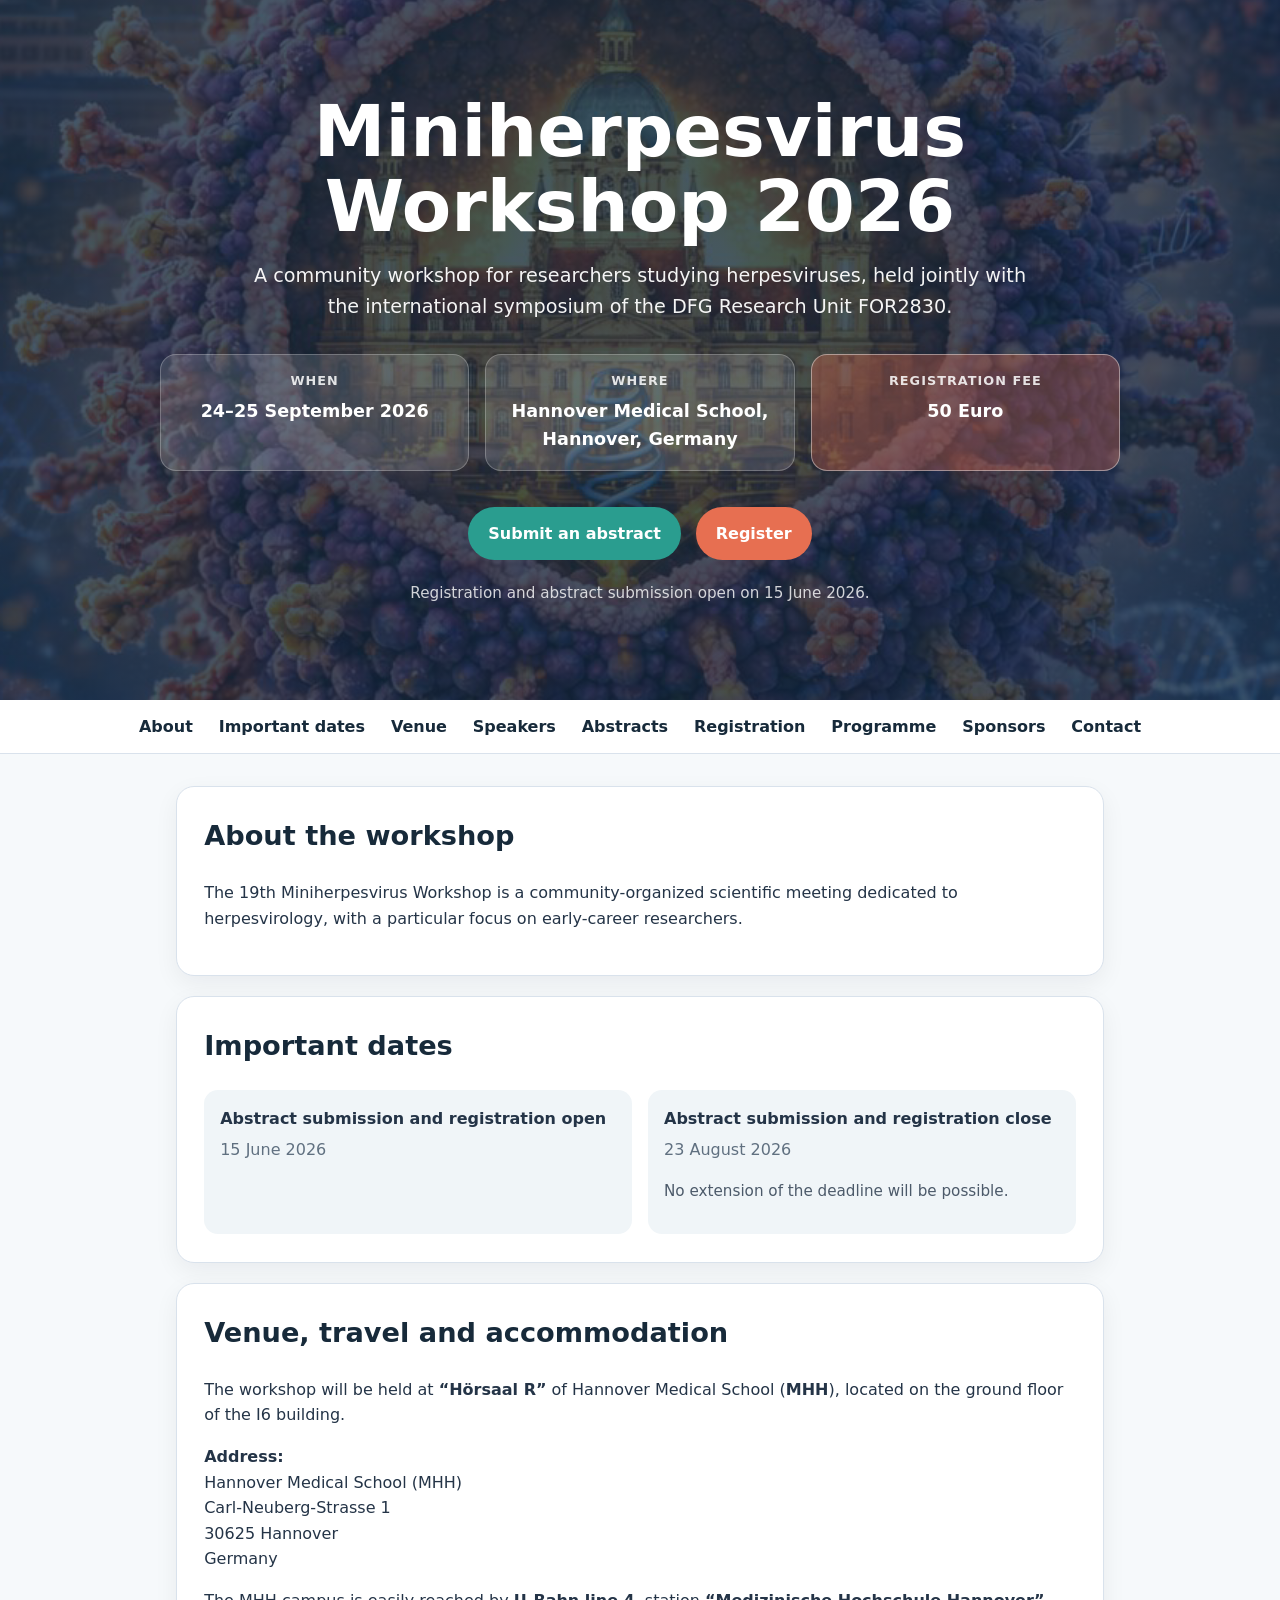
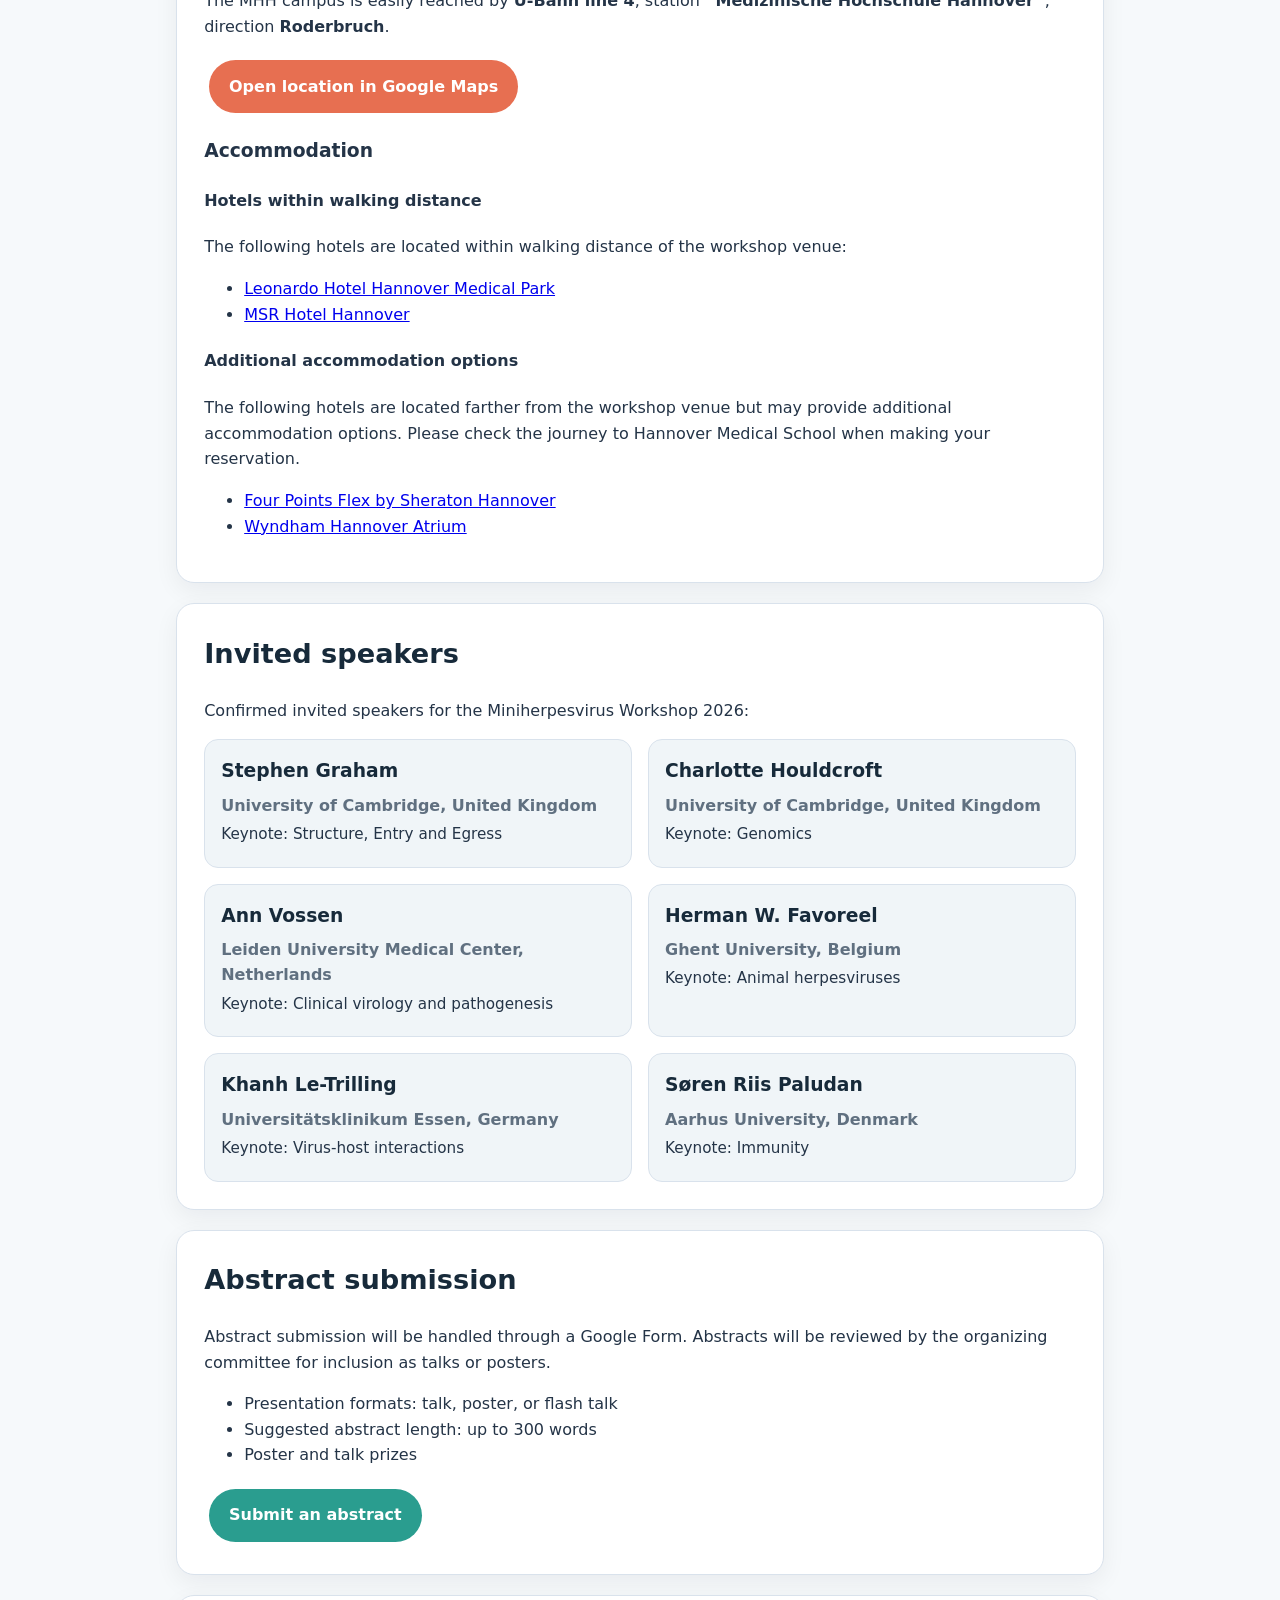
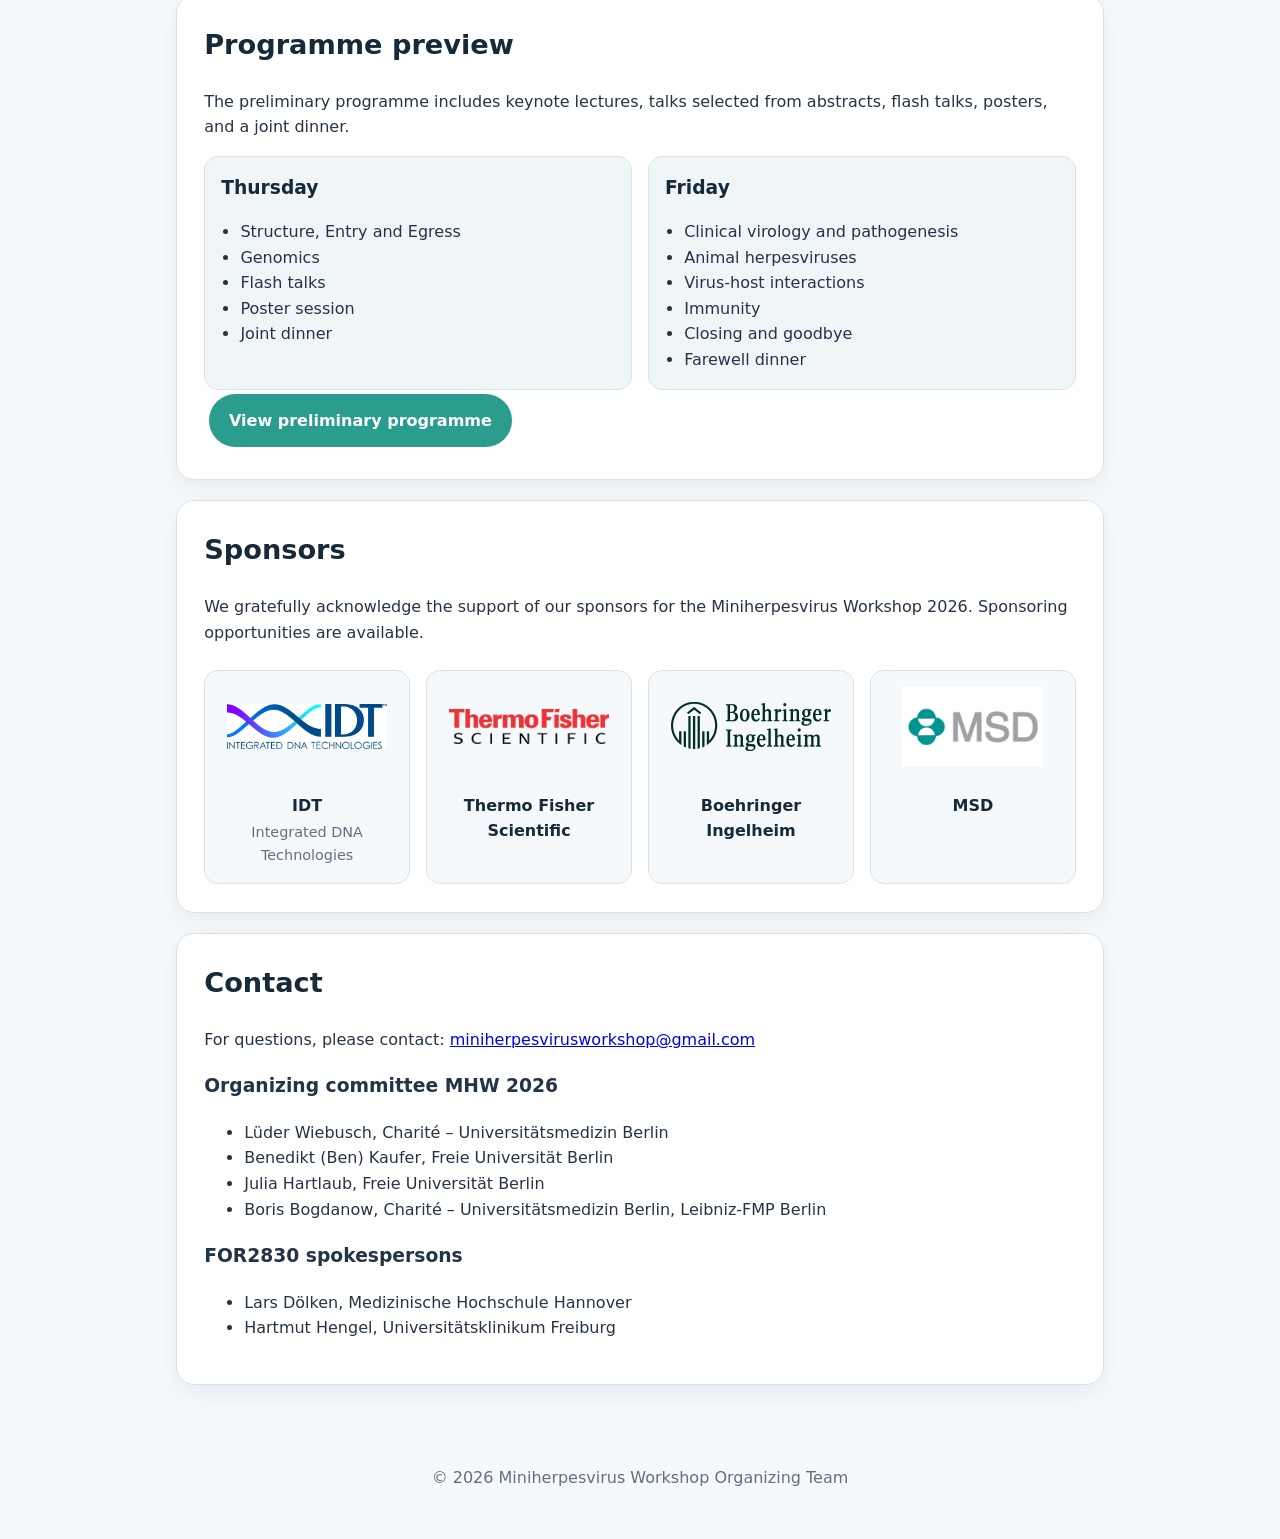
==== index.html @ a762f107 "Update index.html" ====
<!DOCTYPE html>
<html lang="en">
<head>
  <meta charset="UTF-8" />
  <meta name="viewport" content="width=device-width, initial-scale=1.0" />

  <title>Miniherpesvirus Workshop 2026</title>
  <meta name="description" content="Miniherpesvirus Workshop 2026 — a community-organized workshop for researchers studying herpesviruses and herpesvirus biology." />

  <link rel="stylesheet" href="style.css" />
<!DOCTYPE html>
<html lang="en">
<head>
  <meta charset="UTF-8" />
  <meta name="viewport" content="width=device-width, initial-scale=1.0" />

  <title>Miniherpesvirus Workshop 2026</title>

  <meta
    name="description"
    content="Miniherpesvirus Workshop 2026 — a community-organized workshop for researchers studying herpesviruses and herpesvirus biology."
  />

  <link rel="stylesheet" href="style.css" />
</head>

<body>
  <header class="hero">
    <div class="hero-content">
      <p class="eyebrow"></p>

      <h1>Miniherpesvirus Workshop 2026</h1>

      <p class="subtitle">
        A community workshop for researchers studying herpesviruses, held jointly
        with the international symposium of the DFG Research Unit FOR2830.
      </p>

      <div class="hero-details">
        <div>
          <strong>When</strong>
          <span>24–25 September 2026</span>
        </div>

        <div>
          <strong>Where</strong>
          <span>Hannover Medical School, Hannover, Germany</span>
        </div>

        <div>
          <strong>Registration fee</strong>
          <span>50 Euro</span>
        </div>
      </div>

      <div class="hero-actions">
        <a class="button primary" href="abstracts.html">
          Submit an abstract
        </a>

        <a class="button secondary" href="registration.html">
          Register
        </a>
      </div>

      <p class="small-note">
        Registration and abstract submission open on 15 June 2026.
      </p>
    </div>
  </header>

  <nav class="nav" aria-label="Main navigation">
    <a href="#about">About</a>
    <a href="#dates">Important dates</a>
    <a href="#venue">Venue</a>
    <a href="#speakers">Speakers</a>
    <a href="abstracts.html">Abstracts</a>
    <a href="registration.html">Registration</a>
    <a href="programme.html">Programme</a>
    <a href="#sponsors">Sponsors</a>
    <a href="#contact">Contact</a>
  </nav>

  <main>
    <section id="about" class="card">
      <h2>About the workshop</h2>

      <p>
        The 19th Miniherpesvirus Workshop is a community-organized scientific
        meeting dedicated to herpesvirology, with a particular focus on
        early-career researchers.
      </p>
    </section>

    <section id="dates" class="card">
      <h2>Important dates</h2>

      <div class="date-grid">
        <div>
          <strong>Abstract submission and registration open</strong>
          <span>15 June 2026</span>
        </div>

        <div>
          <strong>Abstract submission and registration close</strong>
          <span>23 August 2026</span>

          <p class="small-note">
            No extension of the deadline will be possible.
          </p>
        </div>
      </div>
    </section>

    <section id="venue" class="card">
      <h2>Venue, travel and accommodation</h2>

      <p>
        The workshop will be held at <strong>“Hörsaal R”</strong> of Hannover
        Medical School (<strong>MHH</strong>), located on the ground floor of the
        I6 building.
      </p>

      <p>
        <strong>Address:</strong><br />
        Hannover Medical School (MHH)<br />
        Carl-Neuberg-Strasse 1<br />
        30625 Hannover<br />
        Germany
      </p>

      <p>
        The MHH campus is easily reached by <strong>U-Bahn line 4</strong>,
        station <strong>“Medizinische Hochschule Hannover”</strong>, direction
        <strong>Roderbruch</strong>.
      </p>

      <p>
        <a
          class="button secondary"
          href="https://www.google.com/maps/place/J6+-+Theoretische+Institute+II,+H%C3%B6rs%C3%A4le+Q-S+(MHH)/@52.3843207,9.8009329,17z/data=!3m1!5s0x47b00c82e3cc95b5:0x58b89b8d8aa148bc!4m15!1m8!3m7!1s0x47b00c81650b39fb:0x325437cc6d8e986!2sCarl-Neuberg-Stra%C3%9Fe+1,+30625+Hannover!3b1!8m2!3d52.3849493!4d9.8065441!16s%2Fg%2F11b8y_f_w5!3m5!1s0x47b00c82e6900db1:0x9bb409fadabb31ef!8m2!3d52.3841768!4d9.8004354!16s%2Fg%2F11f3908szj?entry=ttu&g_ep=EgoyMDI2MDUwMi4wIKXMDSoASAFQAw%3D%3D"
          target="_blank"
          rel="noopener noreferrer"
        >
          Open location in Google Maps
        </a>
      </p>

      <h3>Accommodation</h3>

      <h4>Hotels within walking distance</h4>

      <p>
        The following hotels are located within walking distance of the workshop
        venue:
      </p>

      <ul class="accommodation-list">
        <li>
          <a
            href="https://www.leonardo-hotels.com/hanover/leonardo-hotel-hannover-medical-park"
            target="_blank"
            rel="noopener noreferrer"
          >
            Leonardo Hotel Hannover Medical Park
          </a>
        </li>

        <li>
          <a
            href="https://www.msrhotelhannover.top/en/"
            target="_blank"
            rel="noopener noreferrer"
          >
            MSR Hotel Hannover
          </a>
        </li>
      </ul>

      <h4>Additional accommodation options</h4>

      <p>
        The following hotels are located farther from the workshop venue but may
        provide additional accommodation options. Please check the journey to
        Hannover Medical School when making your reservation.
      </p>

      <ul class="accommodation-list">
        <li>
          <a
            href="https://www.marriott.com/en-us/hotels/hajxf-four-points-flex-hannover/overview/?scid=f2ae0541-1279-4f24-b197-a979c79310b0"
            target="_blank"
            rel="noopener noreferrer"
          >
            Four Points Flex by Sheraton Hannover
          </a>
        </li>

        <li>
          <a
            href="https://www.wyndhamhotels.com/de-de/wyndham/hannover-germany/wyndham-hannover-atrium/overview?CID=LC:46q62bu8edfbx3y:47278&amp;iata=00093796"
            target="_blank"
            rel="noopener noreferrer"
          >
            Wyndham Hannover Atrium
          </a>
        </li>
      </ul>
    </section>

    <section id="speakers" class="card">
      <h2>Invited speakers</h2>

      <p>
        Confirmed invited speakers for the Miniherpesvirus Workshop 2026:
      </p>

      <div class="speaker-grid">
        <div class="speaker-card">
          <h3>Stephen Graham</h3>
          <p class="speaker-meta">
            University of Cambridge, United Kingdom
          </p>
          <p class="speaker-session">
            Keynote: Structure, Entry and Egress
          </p>
        </div>

        <div class="speaker-card">
          <h3>Charlotte Houldcroft</h3>
          <p class="speaker-meta">
            University of Cambridge, United Kingdom
          </p>
          <p class="speaker-session">
            Keynote: Genomics
          </p>
        </div>

        <div class="speaker-card">
          <h3>Ann Vossen</h3>
          <p class="speaker-meta">
            Leiden University Medical Center, Netherlands
          </p>
          <p class="speaker-session">
            Keynote: Clinical virology and pathogenesis
          </p>
        </div>

        <div class="speaker-card">
          <h3>Herman W. Favoreel</h3>
          <p class="speaker-meta">
            Ghent University, Belgium
          </p>
          <p class="speaker-session">
            Keynote: Animal herpesviruses
          </p>
        </div>

        <div class="speaker-card">
          <h3>Khanh Le-Trilling</h3>
          <p class="speaker-meta">
            Universitätsklinikum Essen, Germany
          </p>
          <p class="speaker-session">
            Keynote: Virus-host interactions
          </p>
        </div>

        <div class="speaker-card">
          <h3>Søren Riis Paludan</h3>
          <p class="speaker-meta">
            Aarhus University, Denmark
          </p>
          <p class="speaker-session">
            Keynote: Immunity
          </p>
        </div>
      </div>
    </section>

    <section id="submission" class="card">
      <h2>Abstract submission</h2>

      <p>
        Abstract submission will be handled through a Google Form. Abstracts
        will be reviewed by the organizing committee for inclusion as talks or
        posters.
      </p>

      <ul>
        <li>Presentation formats: talk, poster, or flash talk</li>
        <li>Suggested abstract length: up to 300 words</li>
        <li>Poster and talk prizes</li>
      </ul>

      <a class="button primary" href="abstracts.html">
        Submit an abstract
      </a>
    </section>

    <section id="programme" class="card">
      <h2>Programme preview</h2>

      <p>
        The preliminary programme includes keynote lectures, talks selected from
        abstracts, flash talks, posters, and a joint dinner.
      </p>

      <div class="programme-preview-grid">
        <div class="programme-preview-box">
          <h3>Thursday</h3>

          <ul>
            <li>Structure, Entry and Egress</li>
            <li>Genomics</li>
            <li>Flash talks</li>
            <li>Poster session</li>
            <li>Joint dinner</li>
          </ul>
        </div>

        <div class="programme-preview-box">
          <h3>Friday</h3>

          <ul>
            <li>Clinical virology and pathogenesis</li>
            <li>Animal herpesviruses</li>
            <li>Virus-host interactions</li>
            <li>Immunity</li>
            <li>Closing and goodbye</li>
            <li>Farewell dinner</li>
          </ul>
        </div>
      </div>

      <a class="button primary" href="programme.html">
        View preliminary programme
      </a>
    </section>

    <section id="sponsors" class="card">
      <h2>Sponsors</h2>

      <p>
        We gratefully acknowledge the support of our sponsors for the
        Miniherpesvirus Workshop 2026. Sponsoring opportunities are available.
      </p>

      <div class="sponsor-grid">
        <div class="sponsor-card">
          <img
            src="assets/sponsors/idt-logo.jpg"
            alt="Integrated DNA Technologies logo"
          />
          <h3>IDT</h3>
          <p>Integrated DNA Technologies</p>
        </div>

        <div class="sponsor-card">
          <img
            src="assets/sponsors/thermofisher-logo.png"
            alt="Thermo Fisher Scientific logo"
          />
          <h3>Thermo Fisher Scientific</h3>
        </div>

        <div class="sponsor-card">
          <img
            src="assets/sponsors/boehringer-ingelheim-logo.png"
            alt="Boehringer Ingelheim logo"
          />
          <h3>Boehringer Ingelheim</h3>
        </div>

        <div class="sponsor-card">
          <img
            src="assets/sponsors/msd-Logo.jpg"
            alt="MSD logo"
          />
          <h3>MSD</h3>
        </div>
      </div>
    </section>

    <section id="contact" class="card">
      <h2>Contact</h2>

      <p>
        For questions, please contact:
        <a href="mailto:miniherpesvirusworkshop@gmail.com">
          miniherpesvirusworkshop@gmail.com
        </a>
      </p>

      <h3>Organizing committee MHW 2026</h3>

      <ul>
        <li>
          Lüder Wiebusch, Charité – Universitätsmedizin Berlin
        </li>
        <li>
          Benedikt (Ben) Kaufer, Freie Universität Berlin
        </li>
        <li>
          Julia Hartlaub, Freie Universität Berlin
        </li>
        <li>
          Boris Bogdanow, Charité – Universitätsmedizin Berlin,
          Leibniz-FMP Berlin
        </li>
      </ul>

      <h3>FOR2830 spokespersons</h3>

      <ul>
        <li>
          Lars Dölken, Medizinische Hochschule Hannover
        </li>
        <li>
          Hartmut Hengel, Universitätsklinikum Freiburg
        </li>
      </ul>
    </section>
  </main>

  <footer>
    <p>© 2026 Miniherpesvirus Workshop Organizing Team</p>
  </footer>
</body>
</html>
</body>
</html>
---- style.css ----
:root {
  --dark: #172a3a;
  --blue: #1f6f8b;
  --teal: #2a9d8f;
  --orange: #e76f51;
  --light: #f6f9fb;
  --text: #243447;
  --muted: #607080;
  --card: #ffffff;
  --border: #d9e2ec;
}

* {
  box-sizing: border-box;
}

body {
  margin: 0;
  font-family: system-ui, -apple-system, BlinkMacSystemFont, "Segoe UI", sans-serif;
  line-height: 1.6;
  color: var(--text);
  background: var(--light);
}

/* Homepage hero */

.hero {
  background:
    linear-gradient(rgba(19, 41, 61, 0.78), rgba(19, 41, 61, 0.78)),
    url("assets/Virus-Hannover.png");
  background-size: cover;
  background-position: center;
  background-repeat: no-repeat;
  color: white;
  min-height: 70vh;
  display: flex;
  align-items: center;
  justify-content: center;
  padding: 5rem 1.5rem;
  text-align: center;
}

.hero-content {
  max-width: 960px;
  margin: 0 auto;
}

.eyebrow {
  text-transform: uppercase;
  letter-spacing: 0.12em;
  font-size: 0.85rem;
  font-weight: 700;
  opacity: 0.85;
}

h1 {
  font-size: clamp(2.3rem, 6vw, 4.5rem);
  line-height: 1.05;
  margin: 0.5rem 0 1rem;
}

.subtitle {
  font-size: 1.2rem;
  max-width: 780px;
  margin: 0 auto;
  opacity: 0.95;
}

/* Top homepage details: date, venue, fee */

.hero-details {
  display: grid;
  grid-template-columns: repeat(3, minmax(0, 1fr));
  gap: 1rem;
  max-width: 960px;
  margin: 2rem auto 0;
}

.hero-details div {
  background: rgba(255, 255, 255, 0.14);
  border: 1px solid rgba(255, 255, 255, 0.24);
  border-radius: 16px;
  padding: 1rem;
}

.hero-details div:last-child {
  background: rgba(231, 111, 81, 0.32);
  border-color: rgba(255, 255, 255, 0.42);
}

.hero-details strong,
.hero-details span {
  display: block;
}

.hero-details strong {
  text-transform: uppercase;
  letter-spacing: 0.08em;
  font-size: 0.8rem;
  opacity: 0.85;
}

.hero-details span {
  margin-top: 0.35rem;
  font-size: 1.1rem;
  font-weight: 700;
}

.hero-actions {
  margin-top: 2rem;
}

.small-note {
  margin-top: 1rem;
  font-size: 0.95rem;
  opacity: 0.8;
}

/* Buttons */

.button {
  display: inline-block;
  padding: 0.85rem 1.25rem;
  border-radius: 999px;
  text-decoration: none;
  font-weight: 750;
  margin: 0.3rem;
  transition: transform 0.15s ease, opacity 0.15s ease;
}

.button:hover {
  transform: translateY(-1px);
  opacity: 0.92;
}

.button.primary {
  background: var(--teal);
  color: white;
}

.button.secondary {
  background: var(--orange);
  color: white;
}

/* Navigation */

.nav {
  position: sticky;
  top: 0;
  z-index: 10;
  background: white;
  border-bottom: 1px solid var(--border);
  text-align: center;
  padding: 0.85rem 1rem;
}

.nav a {
  color: var(--dark);
  text-decoration: none;
  font-weight: 700;
  margin: 0 0.65rem;
  white-space: nowrap;
}

/* Main layout */

main {
  max-width: 960px;
  margin: 2rem auto;
  padding: 0 1rem;
}

.card {
  background: var(--card);
  padding: 1.7rem;
  margin-bottom: 1.25rem;
  border-radius: 18px;
  border: 1px solid var(--border);
  box-shadow: 0 8px 24px rgba(15, 23, 42, 0.06);
}

.card h2 {
  margin-top: 0;
  color: var(--dark);
  font-size: 1.7rem;
}

/* Important dates */

.date-grid {
  display: grid;
  grid-template-columns: repeat(2, minmax(0, 1fr));
  gap: 1rem;
}

.date-grid div {
  background: #f0f5f8;
  padding: 1rem;
  border-radius: 14px;
}

.date-grid strong,
.date-grid span {
  display: block;
}

.date-grid span {
  margin-top: 0.35rem;
  color: var(--muted);
}

/* Generic grids */

.info-grid,
.feature-grid,
.programme-preview-grid,
.speaker-grid {
  display: grid;
  grid-template-columns: repeat(2, minmax(0, 1fr));
  gap: 1rem;
  margin-top: 1rem;
}

.info-box,
.feature-box,
.programme-preview-box,
.speaker-card {
  background: #f0f5f8;
  border: 1px solid var(--border);
  border-radius: 14px;
  padding: 1rem;
}

.info-box h3,
.feature-box h3,
.programme-preview-box h3,
.speaker-card h3 {
  margin-top: 0;
  margin-bottom: 0.4rem;
  color: var(--dark);
}

.info-box p,
.feature-box p,
.programme-preview-box p,
.speaker-card p {
  margin: 0.25rem 0;
}

.speaker-meta {
  color: var(--muted);
  font-weight: 600;
}

.speaker-session {
  margin-top: 0.6rem;
  font-size: 0.95rem;
}

.programme-preview-box ul {
  margin-bottom: 0;
  padding-left: 1.2rem;
}

/* Programme page */

.programme-session {
  margin-bottom: 1.5rem;
}

.programme-session h3 {
  margin-bottom: 0.7rem;
  color: var(--dark);
}

.programme-table {
  width: 100%;
  border-collapse: collapse;
  margin-top: 0.5rem;
}

.programme-table td {
  padding: 0.75rem;
  border-bottom: 1px solid var(--border);
  vertical-align: top;
}

.programme-table td:first-child {
  width: 150px;
  font-weight: 700;
  color: var(--blue);
  white-space: nowrap;
}

.programme-break {
  background: #f0f5f8;
  border-left: 5px solid var(--teal);
  padding: 0.85rem 1rem;
  margin: 1rem 0 1.5rem;
  border-radius: 10px;
  font-weight: 700;
}

/* Forms */

.page-header {
  background: linear-gradient(135deg, var(--dark), var(--blue));
  color: white;
  padding: 3rem 1.5rem;
  text-align: center;
}

.page-header h1 {
  margin: 0;
  font-size: clamp(2rem, 5vw, 3.5rem);
}

.page-header p {
  margin: 0.5rem 0 0;
  opacity: 0.9;
}

.form-card {
  padding: 0.5rem;
  overflow: hidden;
}

.form-card iframe {
  display: block;
  border: none;
  width: 100%;
}

/* Registration fee note inside page sections */

.fee-note {
  background: #f0f5f8;
  border-left: 4px solid var(--teal);
  padding: 0.9rem 1rem;
  border-radius: 10px;
}

/* Sponsors */

.sponsor-grid {
  display: grid;
  grid-template-columns: repeat(4, minmax(0, 1fr));
  gap: 1rem;
  margin-top: 1.5rem;
}

.sponsor-card {
  background: #f6f9fb;
  border: 1px solid var(--border);
  border-radius: 14px;
  padding: 1rem;
  text-align: center;
}

.sponsor-card img {
  max-width: 160px;
  max-height: 80px;
  width: 100%;
  height: 80px;
  object-fit: contain;
  margin-bottom: 0.75rem;
}

.sponsor-card h3 {
  margin: 0.4rem 0 0.2rem;
  font-size: 1rem;
  color: var(--dark);
}

.sponsor-card p {
  margin: 0;
  color: var(--muted);
  font-size: 0.9rem;
}

/* Footer */

footer {
  text-align: center;
  padding: 2rem 1rem;
  color: var(--muted);
}

/* Mobile layout */

@media (max-width: 850px) {
  .sponsor-grid {
    grid-template-columns: repeat(2, minmax(0, 1fr));
  }
}

@media (max-width: 700px) {
  .hero {
    padding: 3.5rem 1rem;
  }

  .hero-details {
    grid-template-columns: 1fr;
  }

  .nav {
    overflow-x: auto;
    text-align: left;
  }

  .date-grid,
  .info-grid,
  .feature-grid,
  .programme-preview-grid,
  .speaker-grid {
    grid-template-columns: 1fr;
  }

  .button {
    display: block;
    max-width: 280px;
    margin: 0.5rem auto;
  }

  .programme-table td {
    display: block;
    width: 100%;
    padding: 0.5rem 0.75rem;
  }

  .programme-table td:first-child {
    width: 100%;
    padding-top: 1rem;
  }
}

@media (max-width: 520px) {
  .sponsor-grid {
    grid-template-columns: 1fr;
  }
}
---- style.css ----
:root {
  --dark: #172a3a;
  --blue: #1f6f8b;
  --teal: #2a9d8f;
  --orange: #e76f51;
  --light: #f6f9fb;
  --text: #243447;
  --muted: #607080;
  --card: #ffffff;
  --border: #d9e2ec;
}

* {
  box-sizing: border-box;
}

body {
  margin: 0;
  font-family: system-ui, -apple-system, BlinkMacSystemFont, "Segoe UI", sans-serif;
  line-height: 1.6;
  color: var(--text);
  background: var(--light);
}

/* Homepage hero */

.hero {
  background:
    linear-gradient(rgba(19, 41, 61, 0.78), rgba(19, 41, 61, 0.78)),
    url("assets/Virus-Hannover.png");
  background-size: cover;
  background-position: center;
  background-repeat: no-repeat;
  color: white;
  min-height: 70vh;
  display: flex;
  align-items: center;
  justify-content: center;
  padding: 5rem 1.5rem;
  text-align: center;
}

.hero-content {
  max-width: 960px;
  margin: 0 auto;
}

.eyebrow {
  text-transform: uppercase;
  letter-spacing: 0.12em;
  font-size: 0.85rem;
  font-weight: 700;
  opacity: 0.85;
}

h1 {
  font-size: clamp(2.3rem, 6vw, 4.5rem);
  line-height: 1.05;
  margin: 0.5rem 0 1rem;
}

.subtitle {
  font-size: 1.2rem;
  max-width: 780px;
  margin: 0 auto;
  opacity: 0.95;
}

/* Top homepage details: date, venue, fee */

.hero-details {
  display: grid;
  grid-template-columns: repeat(3, minmax(0, 1fr));
  gap: 1rem;
  max-width: 960px;
  margin: 2rem auto 0;
}

.hero-details div {
  background: rgba(255, 255, 255, 0.14);
  border: 1px solid rgba(255, 255, 255, 0.24);
  border-radius: 16px;
  padding: 1rem;
}

.hero-details div:last-child {
  background: rgba(231, 111, 81, 0.32);
  border-color: rgba(255, 255, 255, 0.42);
}

.hero-details strong,
.hero-details span {
  display: block;
}

.hero-details strong {
  text-transform: uppercase;
  letter-spacing: 0.08em;
  font-size: 0.8rem;
  opacity: 0.85;
}

.hero-details span {
  margin-top: 0.35rem;
  font-size: 1.1rem;
  font-weight: 700;
}

.hero-actions {
  margin-top: 2rem;
}

.small-note {
  margin-top: 1rem;
  font-size: 0.95rem;
  opacity: 0.8;
}

/* Buttons */

.button {
  display: inline-block;
  padding: 0.85rem 1.25rem;
  border-radius: 999px;
  text-decoration: none;
  font-weight: 750;
  margin: 0.3rem;
  transition: transform 0.15s ease, opacity 0.15s ease;
}

.button:hover {
  transform: translateY(-1px);
  opacity: 0.92;
}

.button.primary {
  background: var(--teal);
  color: white;
}

.button.secondary {
  background: var(--orange);
  color: white;
}

/* Navigation */

.nav {
  position: sticky;
  top: 0;
  z-index: 10;
  background: white;
  border-bottom: 1px solid var(--border);
  text-align: center;
  padding: 0.85rem 1rem;
}

.nav a {
  color: var(--dark);
  text-decoration: none;
  font-weight: 700;
  margin: 0 0.65rem;
  white-space: nowrap;
}

/* Main layout */

main {
  max-width: 960px;
  margin: 2rem auto;
  padding: 0 1rem;
}

.card {
  background: var(--card);
  padding: 1.7rem;
  margin-bottom: 1.25rem;
  border-radius: 18px;
  border: 1px solid var(--border);
  box-shadow: 0 8px 24px rgba(15, 23, 42, 0.06);
}

.card h2 {
  margin-top: 0;
  color: var(--dark);
  font-size: 1.7rem;
}

/* Important dates */

.date-grid {
  display: grid;
  grid-template-columns: repeat(2, minmax(0, 1fr));
  gap: 1rem;
}

.date-grid div {
  background: #f0f5f8;
  padding: 1rem;
  border-radius: 14px;
}

.date-grid strong,
.date-grid span {
  display: block;
}

.date-grid span {
  margin-top: 0.35rem;
  color: var(--muted);
}

/* Generic grids */

.info-grid,
.feature-grid,
.programme-preview-grid,
.speaker-grid {
  display: grid;
  grid-template-columns: repeat(2, minmax(0, 1fr));
  gap: 1rem;
  margin-top: 1rem;
}

.info-box,
.feature-box,
.programme-preview-box,
.speaker-card {
  background: #f0f5f8;
  border: 1px solid var(--border);
  border-radius: 14px;
  padding: 1rem;
}

.info-box h3,
.feature-box h3,
.programme-preview-box h3,
.speaker-card h3 {
  margin-top: 0;
  margin-bottom: 0.4rem;
  color: var(--dark);
}

.info-box p,
.feature-box p,
.programme-preview-box p,
.speaker-card p {
  margin: 0.25rem 0;
}

.speaker-meta {
  color: var(--muted);
  font-weight: 600;
}

.speaker-session {
  margin-top: 0.6rem;
  font-size: 0.95rem;
}

.programme-preview-box ul {
  margin-bottom: 0;
  padding-left: 1.2rem;
}

/* Programme page */

.programme-session {
  margin-bottom: 1.5rem;
}

.programme-session h3 {
  margin-bottom: 0.7rem;
  color: var(--dark);
}

.programme-table {
  width: 100%;
  border-collapse: collapse;
  margin-top: 0.5rem;
}

.programme-table td {
  padding: 0.75rem;
  border-bottom: 1px solid var(--border);
  vertical-align: top;
}

.programme-table td:first-child {
  width: 150px;
  font-weight: 700;
  color: var(--blue);
  white-space: nowrap;
}

.programme-break {
  background: #f0f5f8;
  border-left: 5px solid var(--teal);
  padding: 0.85rem 1rem;
  margin: 1rem 0 1.5rem;
  border-radius: 10px;
  font-weight: 700;
}

/* Forms */

.page-header {
  background: linear-gradient(135deg, var(--dark), var(--blue));
  color: white;
  padding: 3rem 1.5rem;
  text-align: center;
}

.page-header h1 {
  margin: 0;
  font-size: clamp(2rem, 5vw, 3.5rem);
}

.page-header p {
  margin: 0.5rem 0 0;
  opacity: 0.9;
}

.form-card {
  padding: 0.5rem;
  overflow: hidden;
}

.form-card iframe {
  display: block;
  border: none;
  width: 100%;
}

/* Registration fee note inside page sections */

.fee-note {
  background: #f0f5f8;
  border-left: 4px solid var(--teal);
  padding: 0.9rem 1rem;
  border-radius: 10px;
}

/* Sponsors */

.sponsor-grid {
  display: grid;
  grid-template-columns: repeat(4, minmax(0, 1fr));
  gap: 1rem;
  margin-top: 1.5rem;
}

.sponsor-card {
  background: #f6f9fb;
  border: 1px solid var(--border);
  border-radius: 14px;
  padding: 1rem;
  text-align: center;
}

.sponsor-card img {
  max-width: 160px;
  max-height: 80px;
  width: 100%;
  height: 80px;
  object-fit: contain;
  margin-bottom: 0.75rem;
}

.sponsor-card h3 {
  margin: 0.4rem 0 0.2rem;
  font-size: 1rem;
  color: var(--dark);
}

.sponsor-card p {
  margin: 0;
  color: var(--muted);
  font-size: 0.9rem;
}

/* Footer */

footer {
  text-align: center;
  padding: 2rem 1rem;
  color: var(--muted);
}

/* Mobile layout */

@media (max-width: 850px) {
  .sponsor-grid {
    grid-template-columns: repeat(2, minmax(0, 1fr));
  }
}

@media (max-width: 700px) {
  .hero {
    padding: 3.5rem 1rem;
  }

  .hero-details {
    grid-template-columns: 1fr;
  }

  .nav {
    overflow-x: auto;
    text-align: left;
  }

  .date-grid,
  .info-grid,
  .feature-grid,
  .programme-preview-grid,
  .speaker-grid {
    grid-template-columns: 1fr;
  }

  .button {
    display: block;
    max-width: 280px;
    margin: 0.5rem auto;
  }

  .programme-table td {
    display: block;
    width: 100%;
    padding: 0.5rem 0.75rem;
  }

  .programme-table td:first-child {
    width: 100%;
    padding-top: 1rem;
  }
}

@media (max-width: 520px) {
  .sponsor-grid {
    grid-template-columns: 1fr;
  }
}
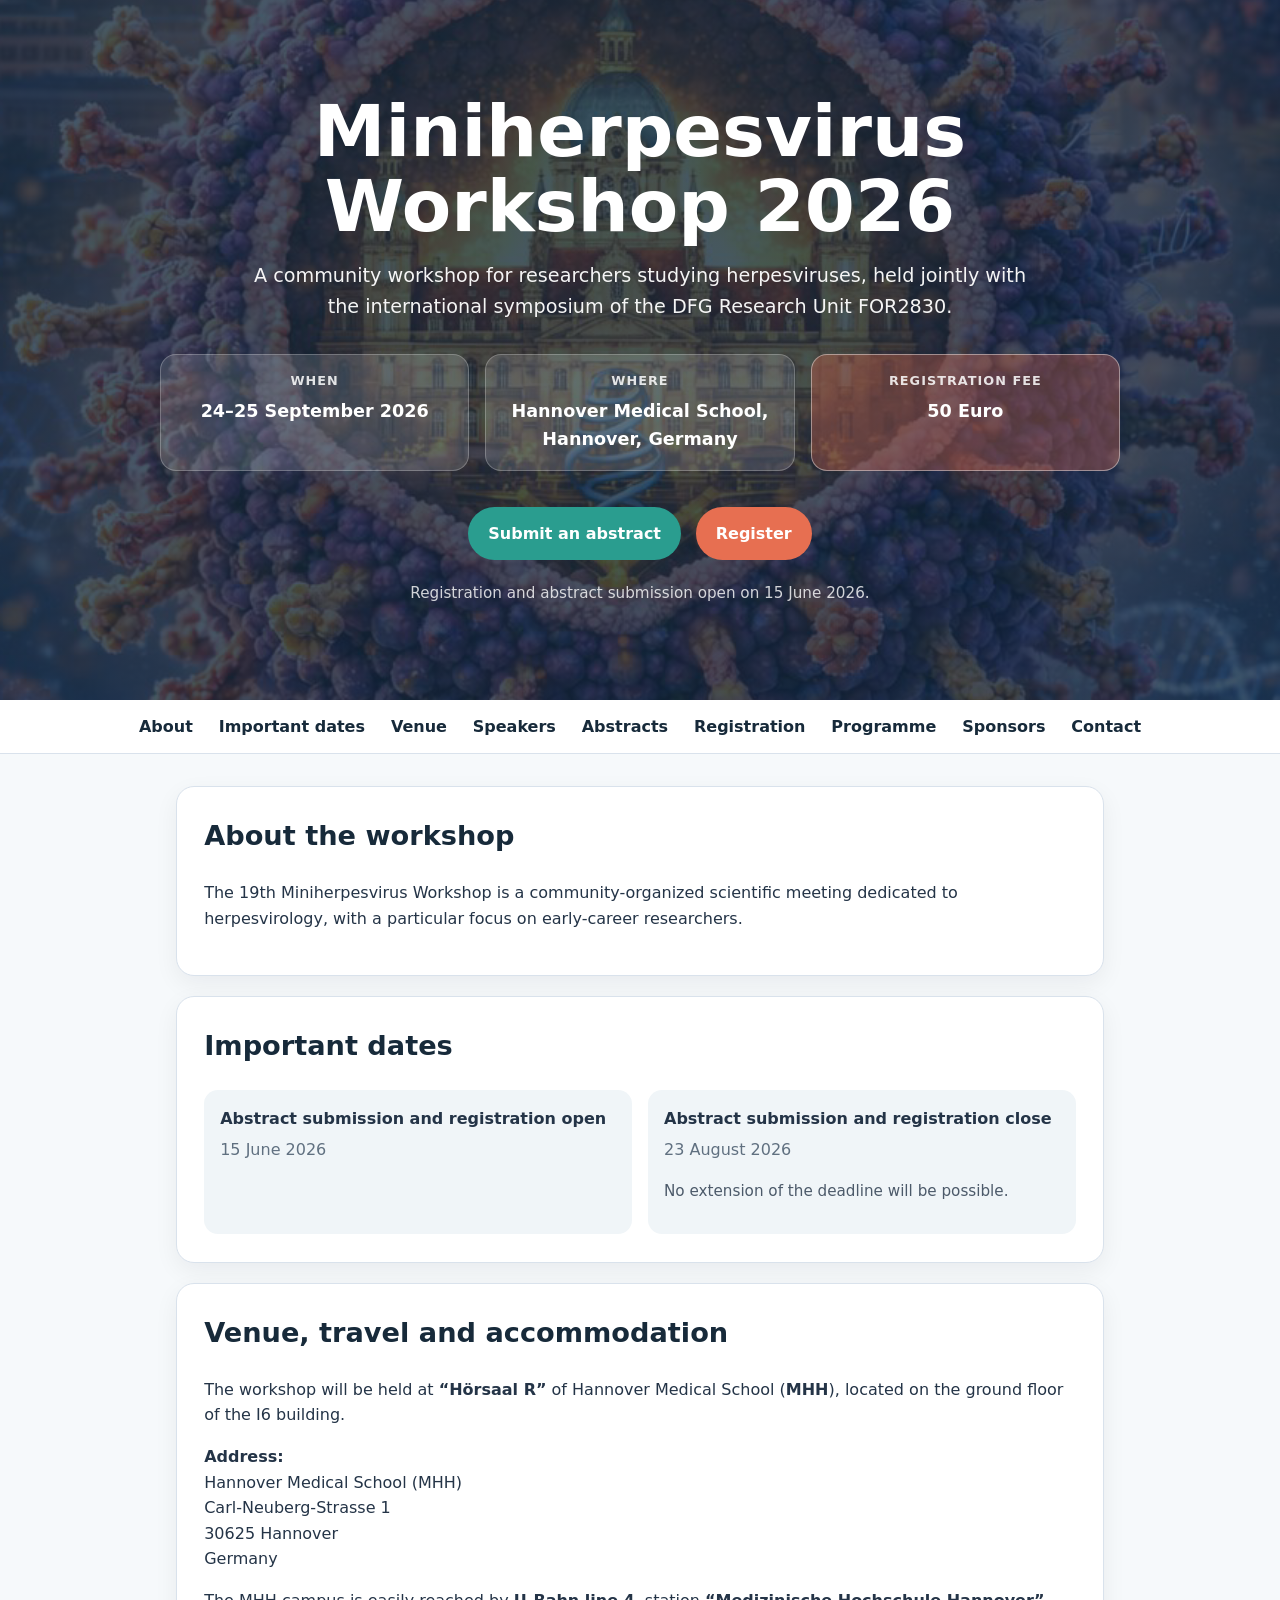
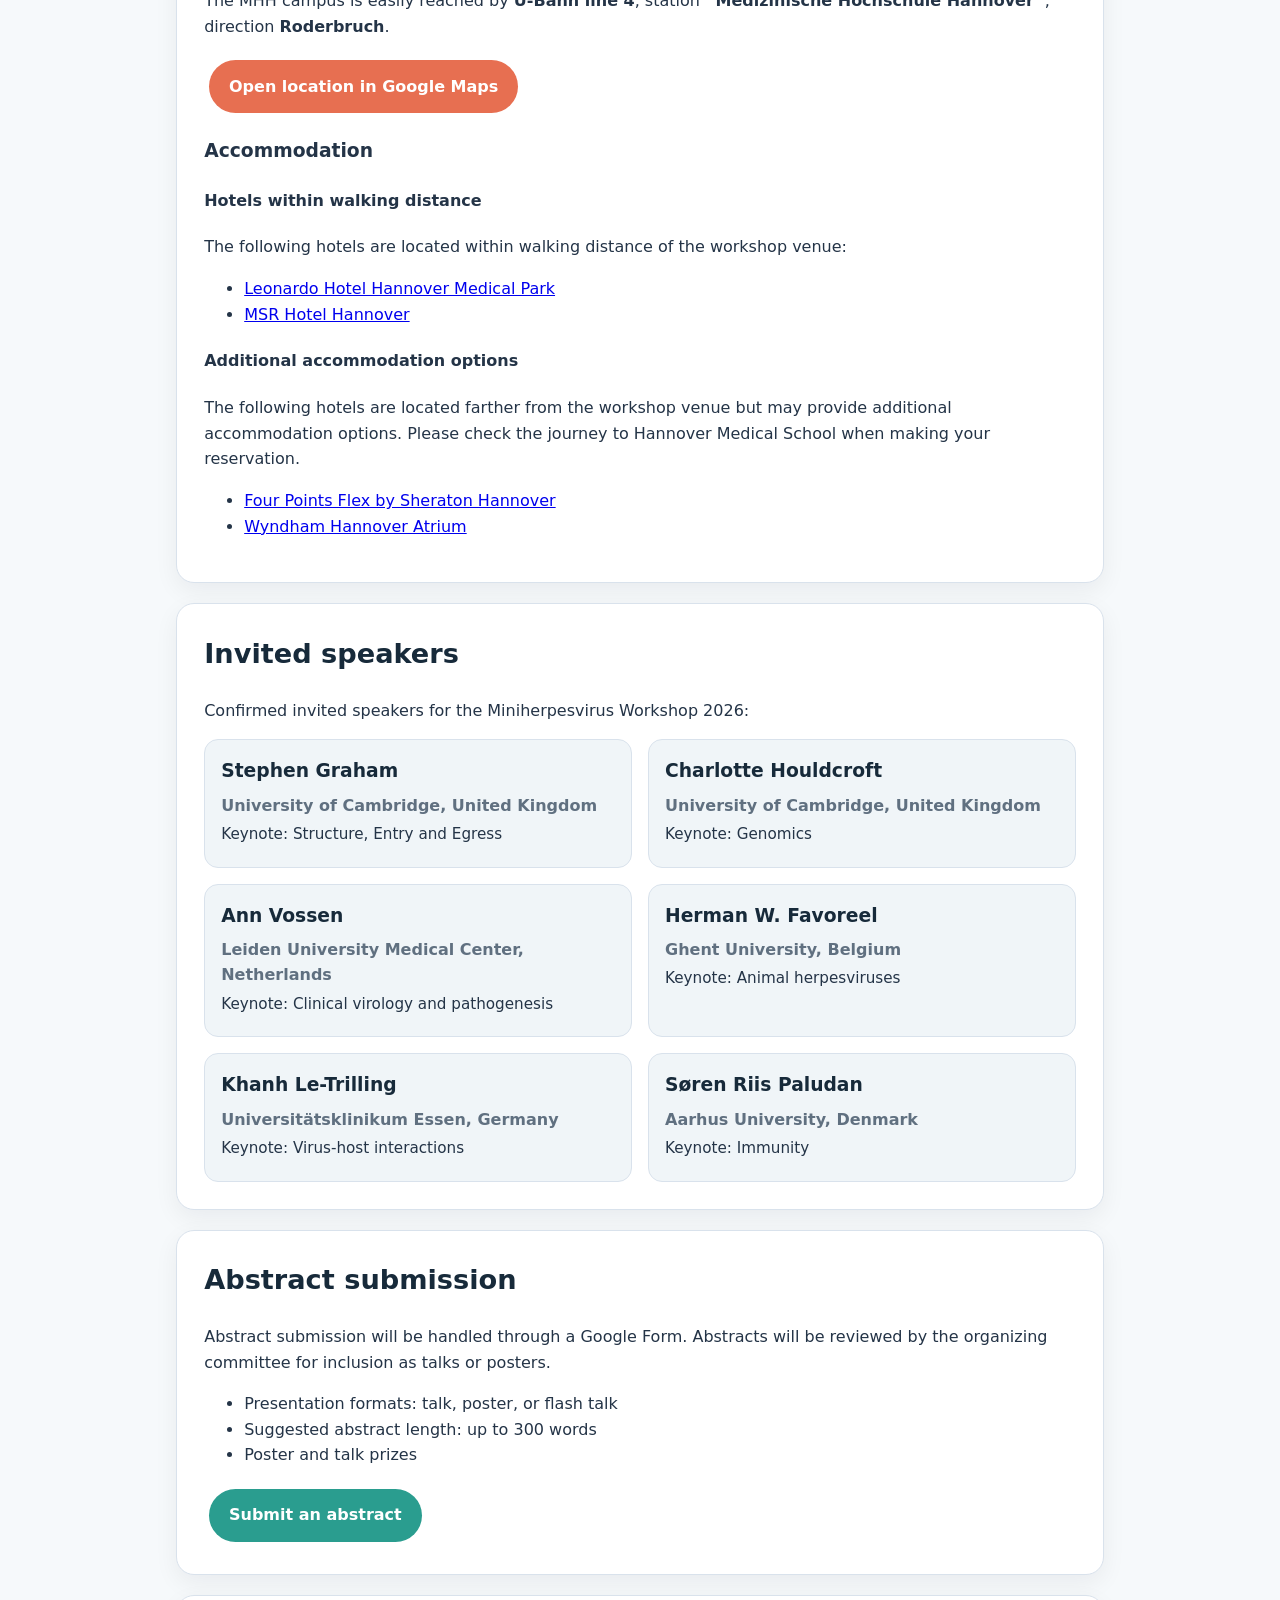
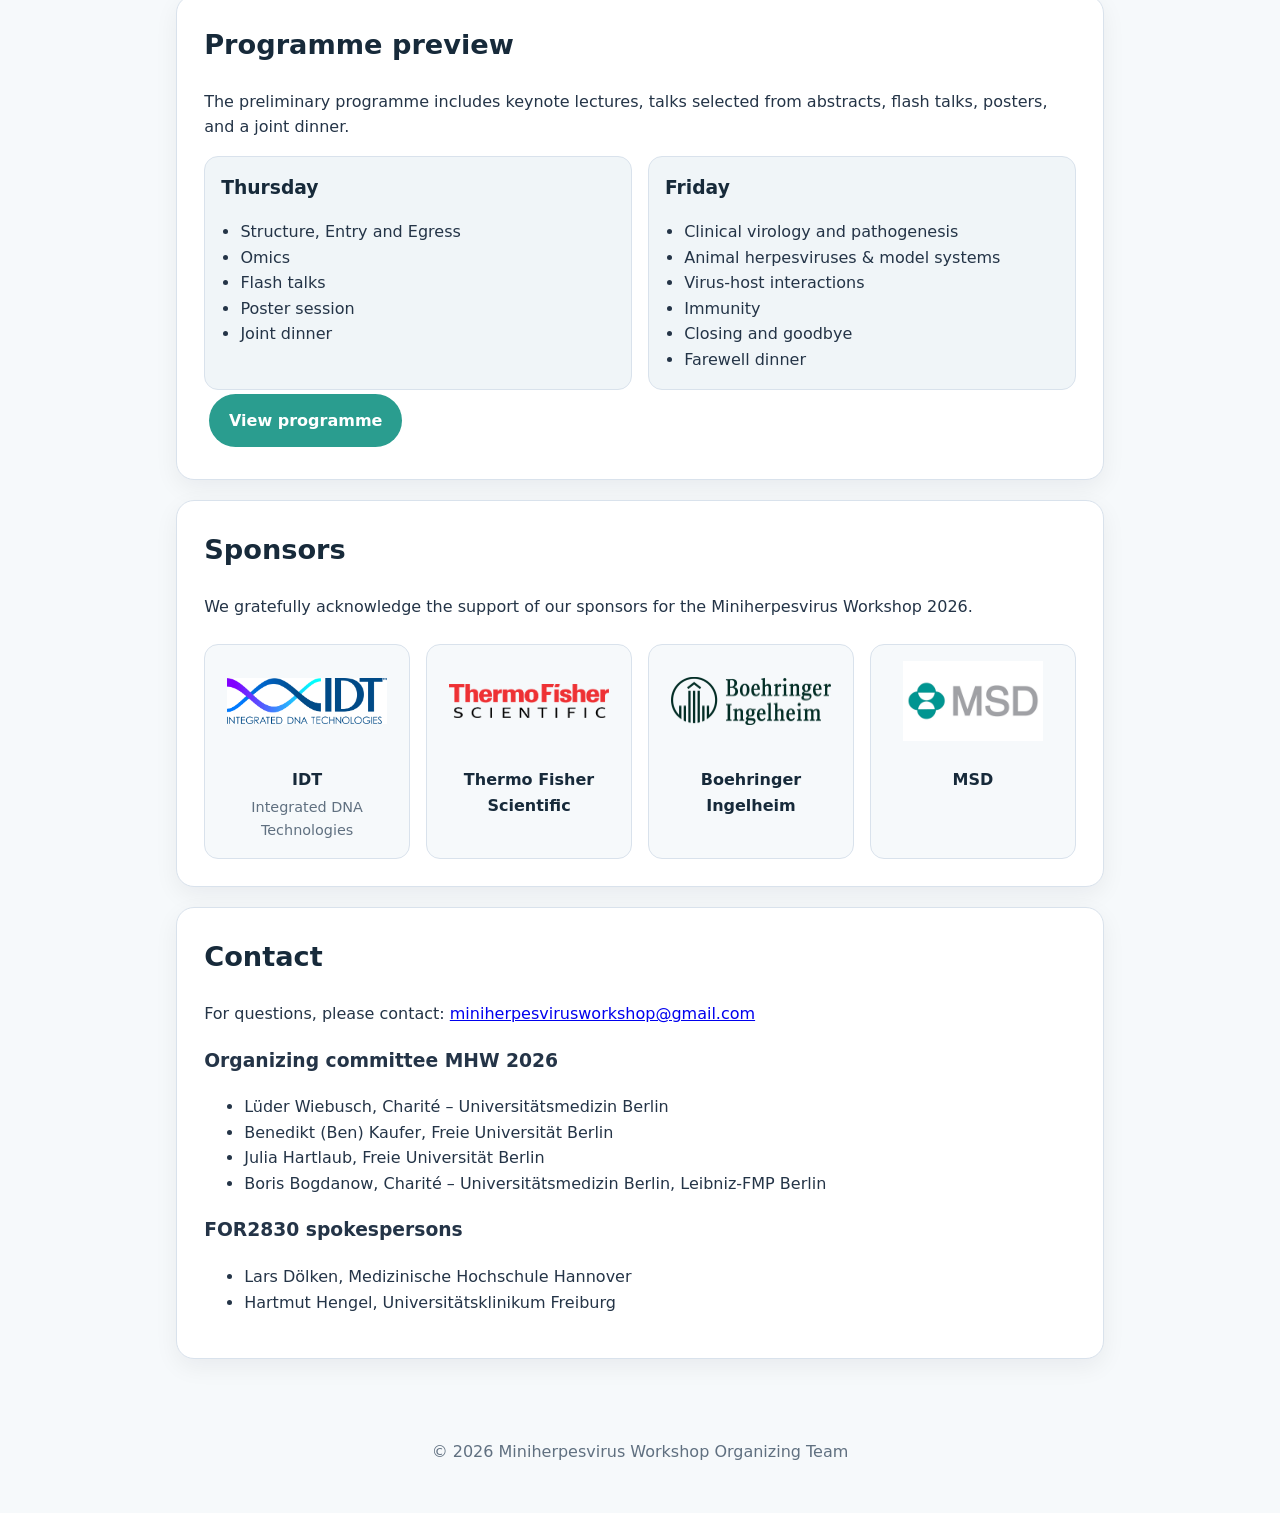
==== commit 966844a8: "Update index.html" ====
--- a/index.html
+++ b/index.html
@@ -312,7 +312,7 @@
 
           <ul>
             <li>Structure, Entry and Egress</li>
-            <li>Genomics</li>
+            <li>Omics</li>
             <li>Flash talks</li>
             <li>Poster session</li>
             <li>Joint dinner</li>
@@ -324,7 +324,7 @@
 
           <ul>
             <li>Clinical virology and pathogenesis</li>
-            <li>Animal herpesviruses</li>
+            <li>Animal herpesviruses & model systems</li>
             <li>Virus-host interactions</li>
             <li>Immunity</li>
             <li>Closing and goodbye</li>
@@ -334,7 +334,7 @@
       </div>
 
       <a class="button primary" href="programme.html">
-        View preliminary programme
+        View programme
       </a>
     </section>
 
@@ -343,7 +343,7 @@
 
       <p>
         We gratefully acknowledge the support of our sponsors for the
-        Miniherpesvirus Workshop 2026. Sponsoring opportunities are available.
+        Miniherpesvirus Workshop 2026.
       </p>
 
       <div class="sponsor-grid">
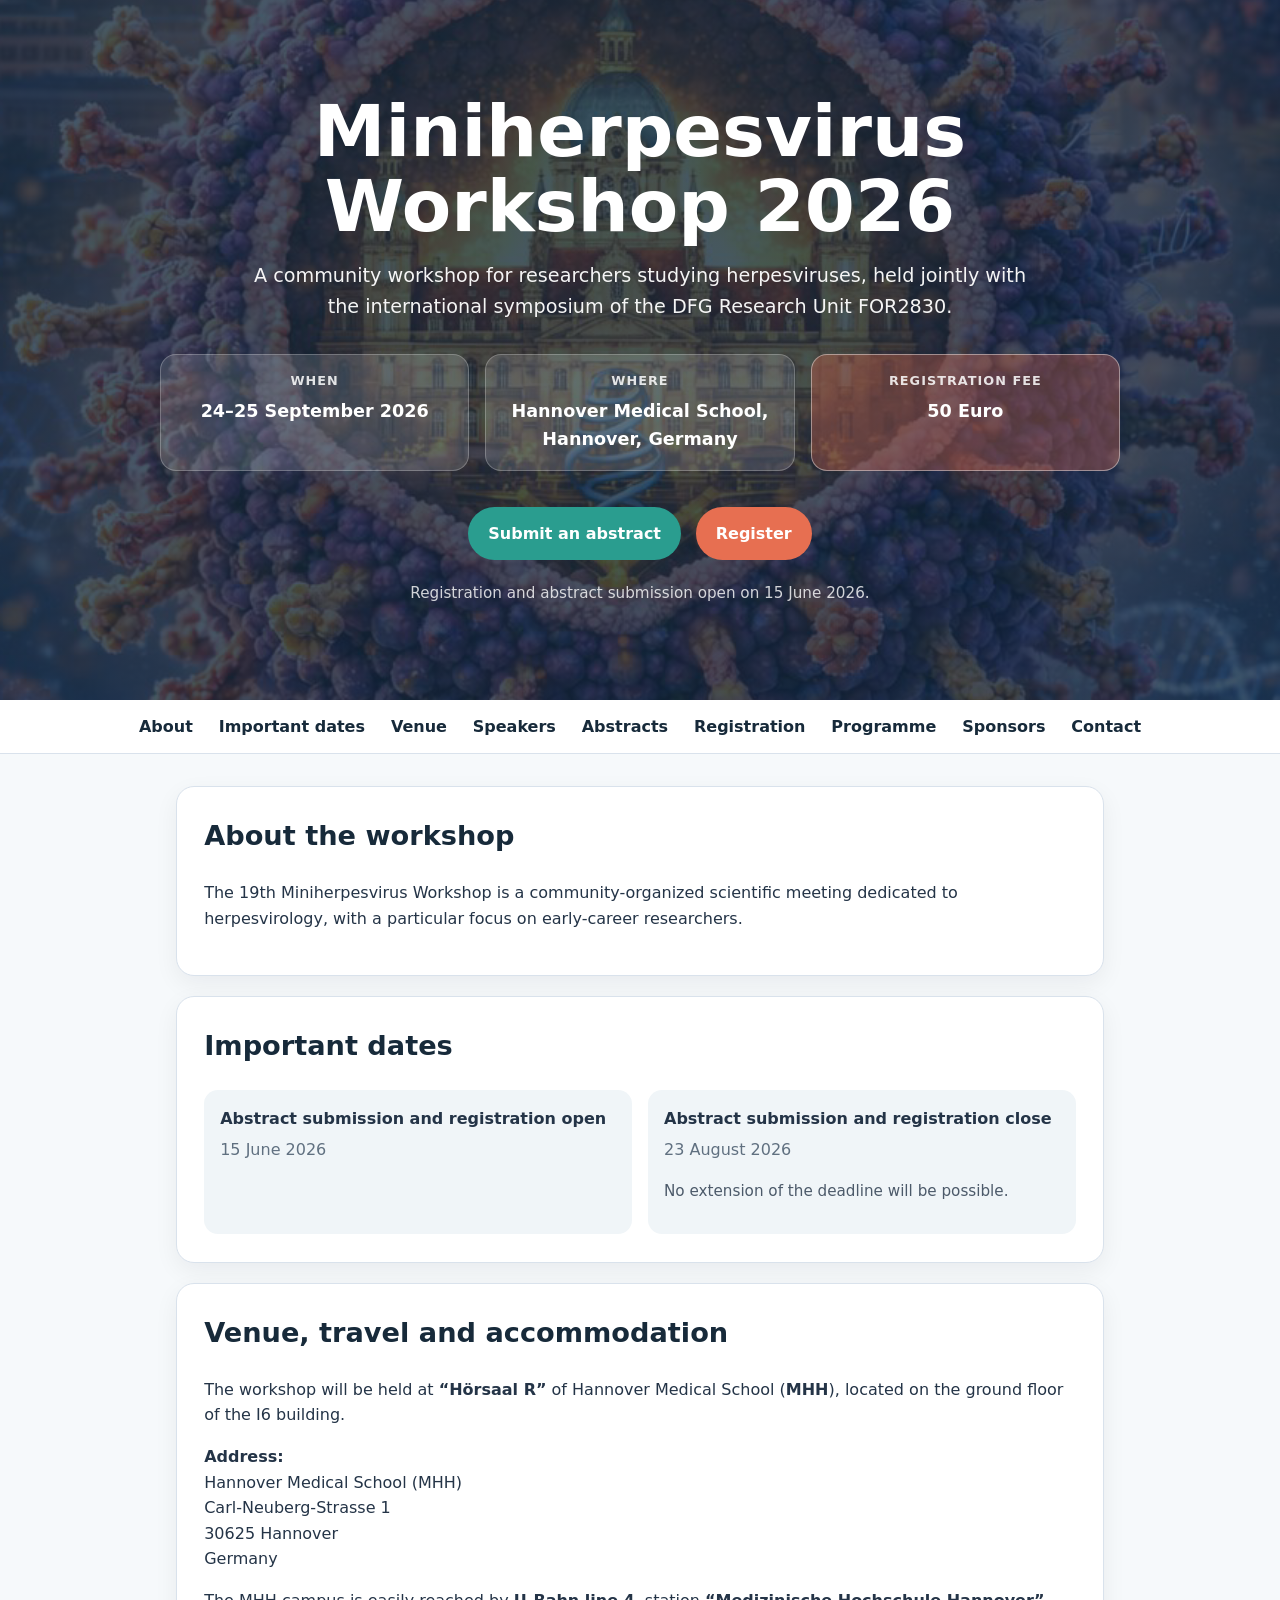
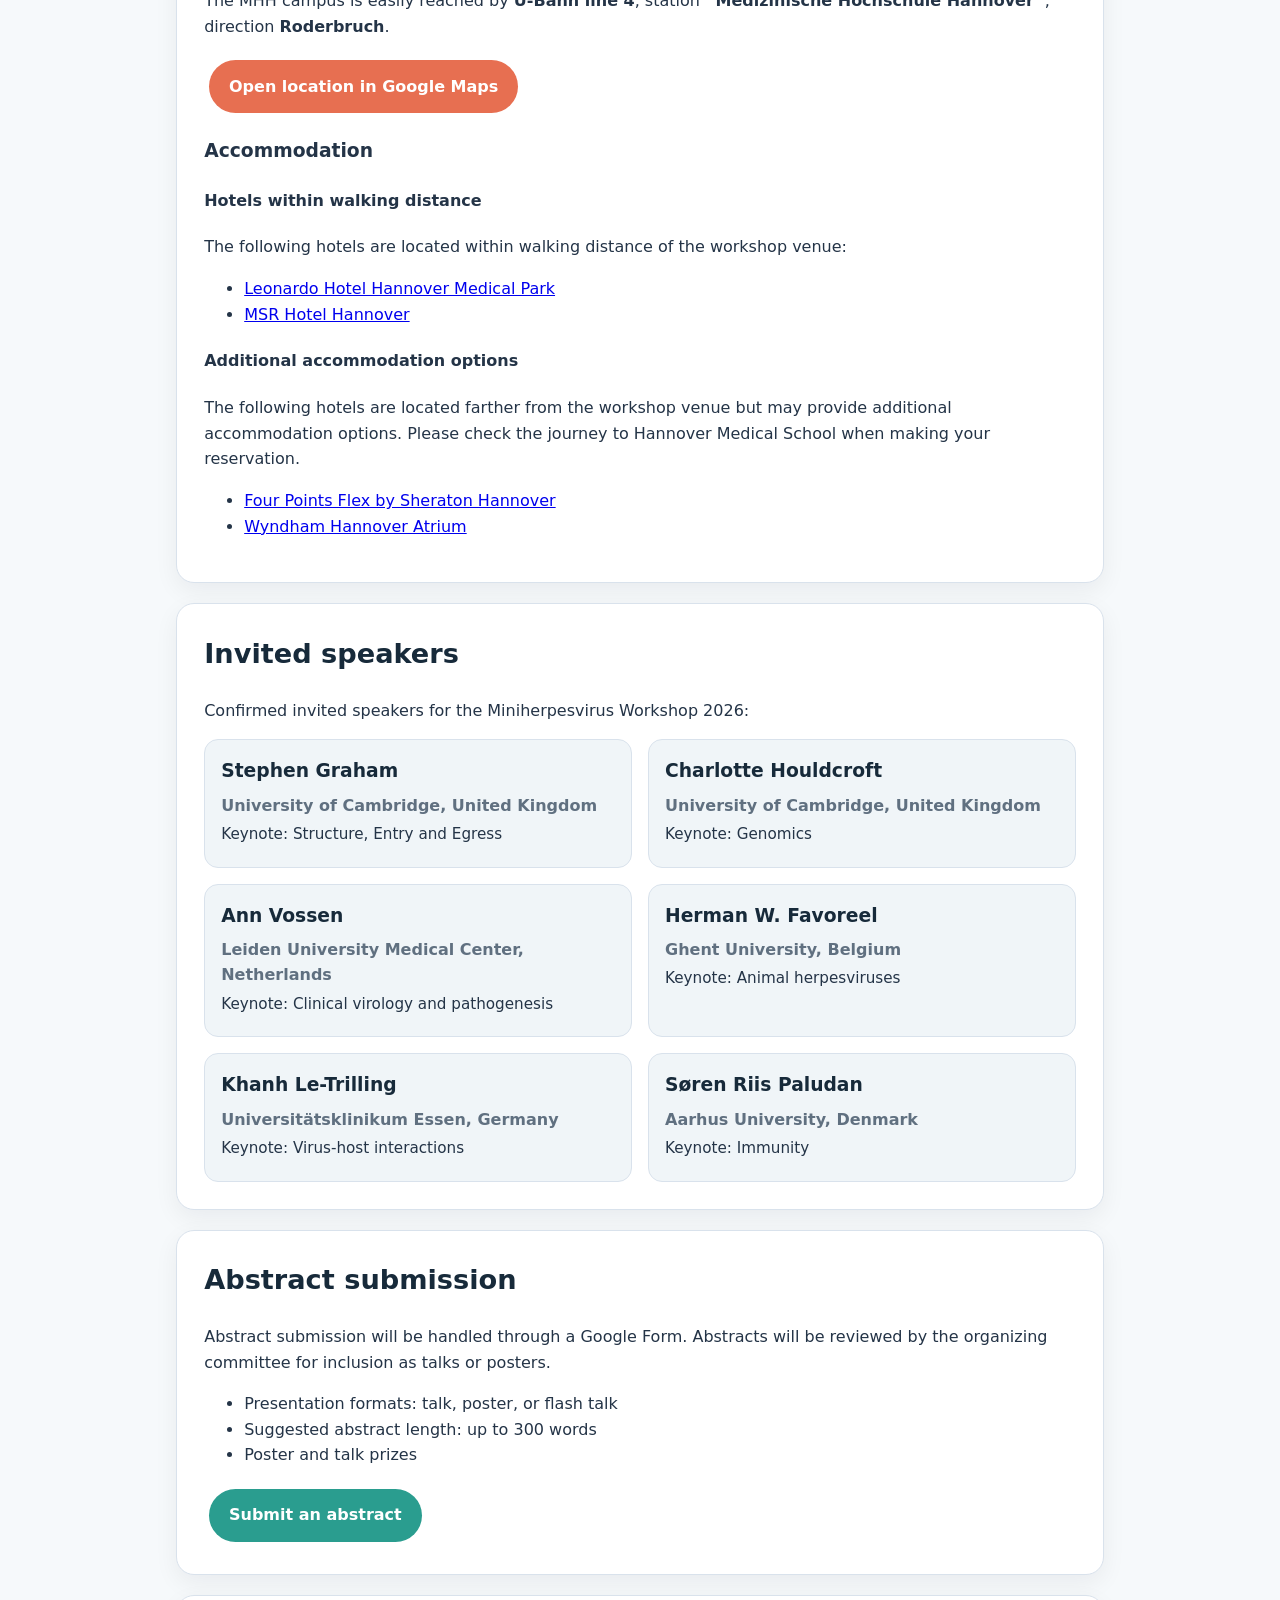
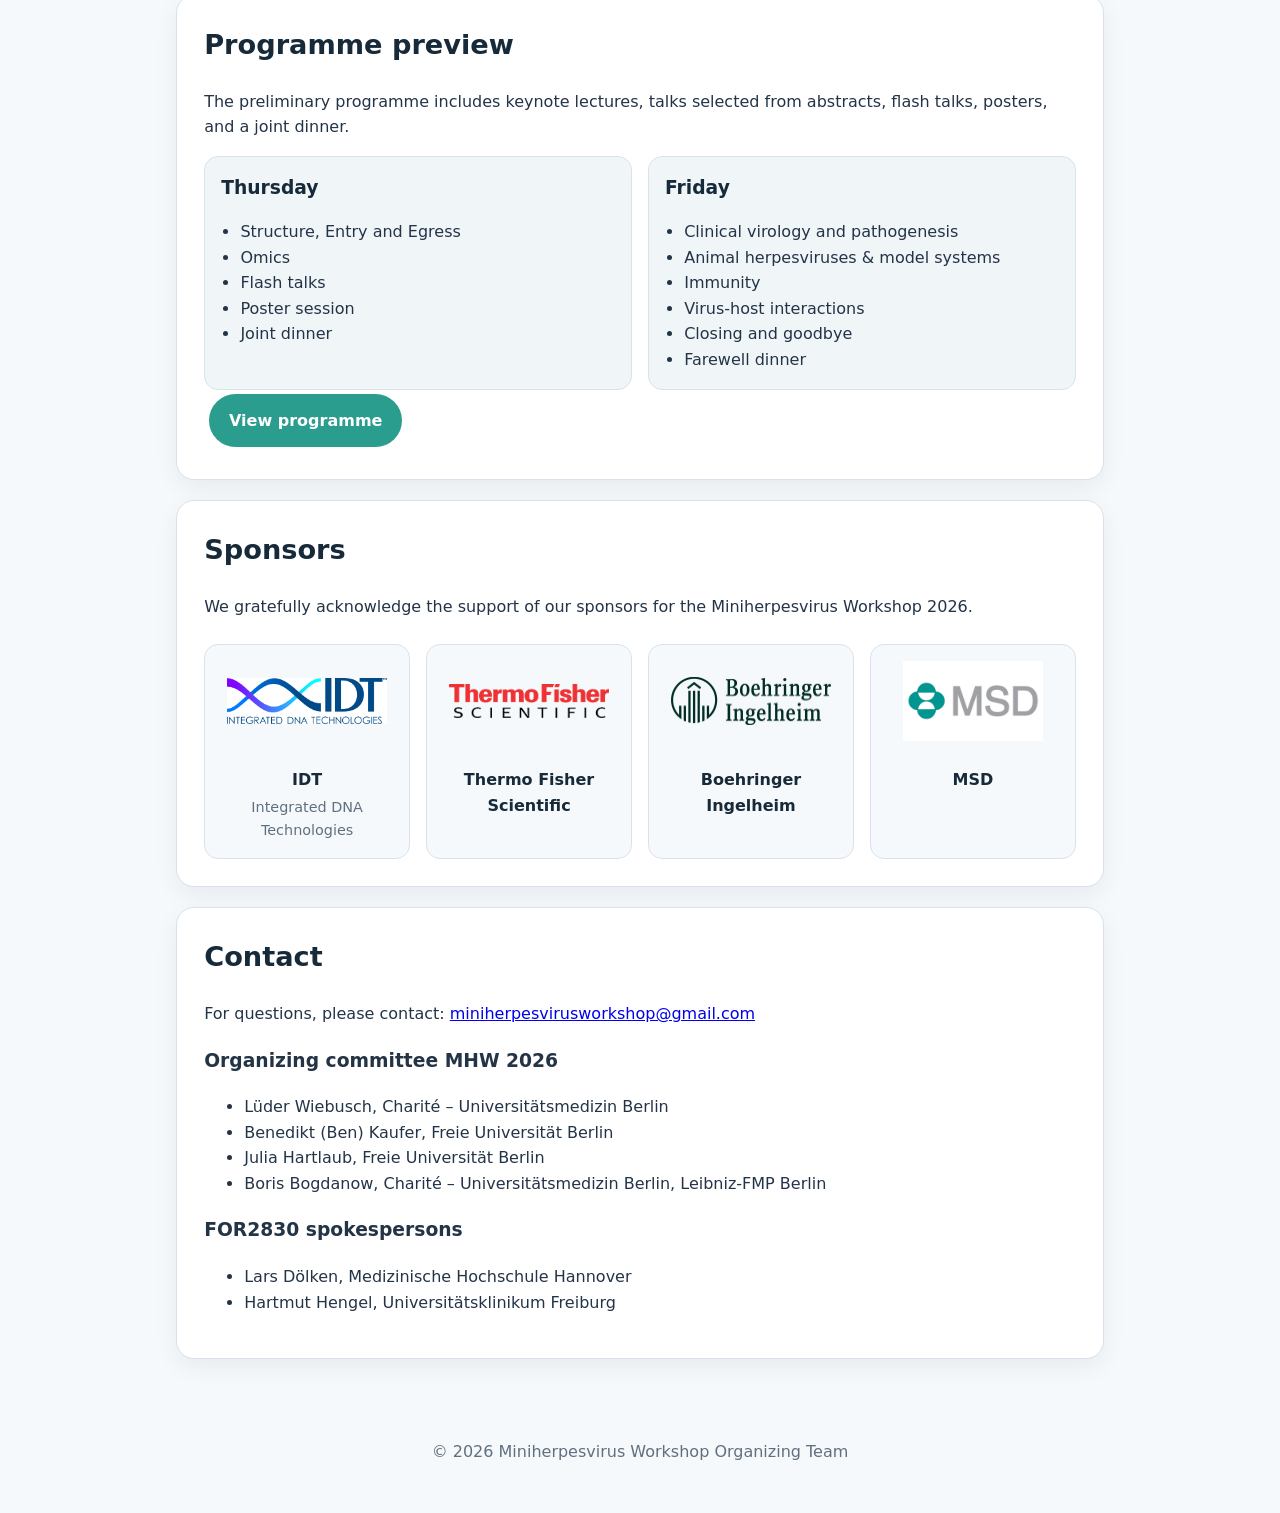
==== commit 34ee5201: "Update index.html" ====
--- a/index.html
+++ b/index.html
@@ -325,8 +325,8 @@
           <ul>
             <li>Clinical virology and pathogenesis</li>
             <li>Animal herpesviruses & model systems</li>
+            <li>Immunity</li>
             <li>Virus-host interactions</li>
-            <li>Immunity</li>
             <li>Closing and goodbye</li>
             <li>Farewell dinner</li>
           </ul>
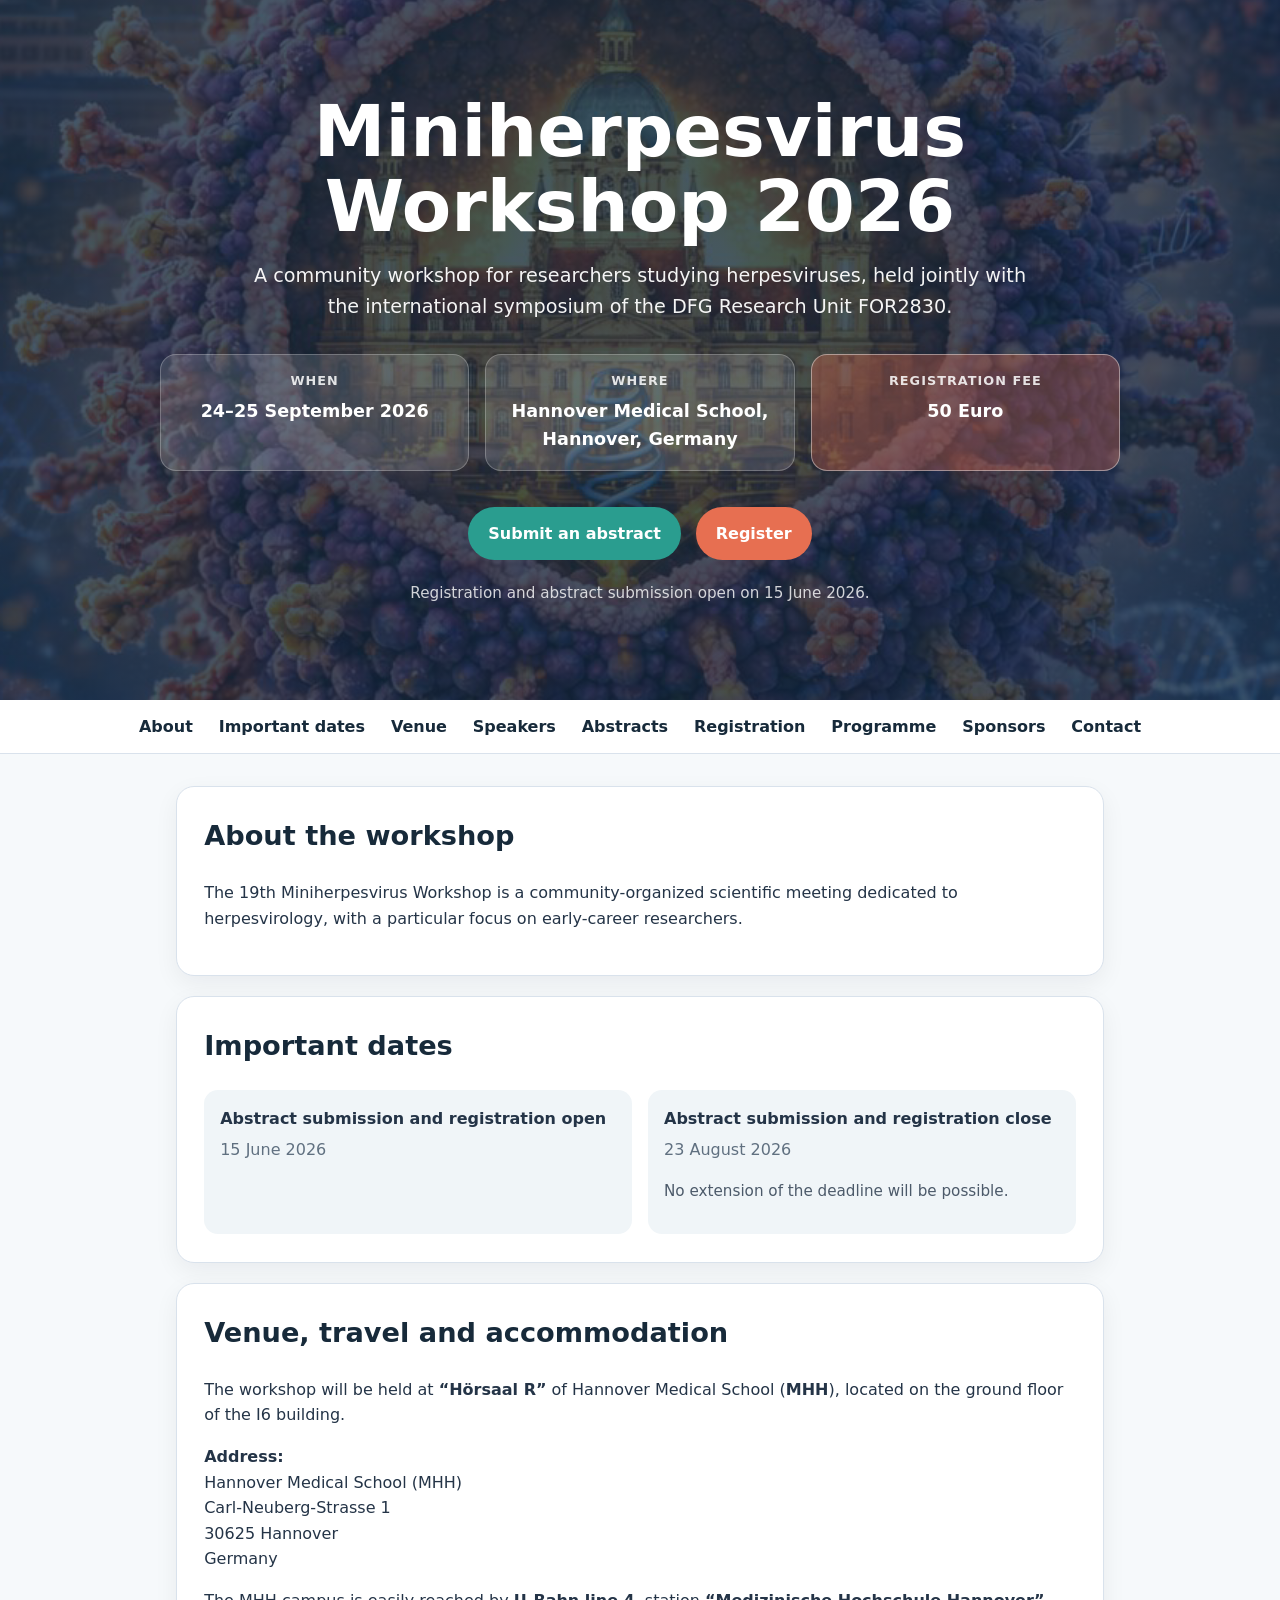
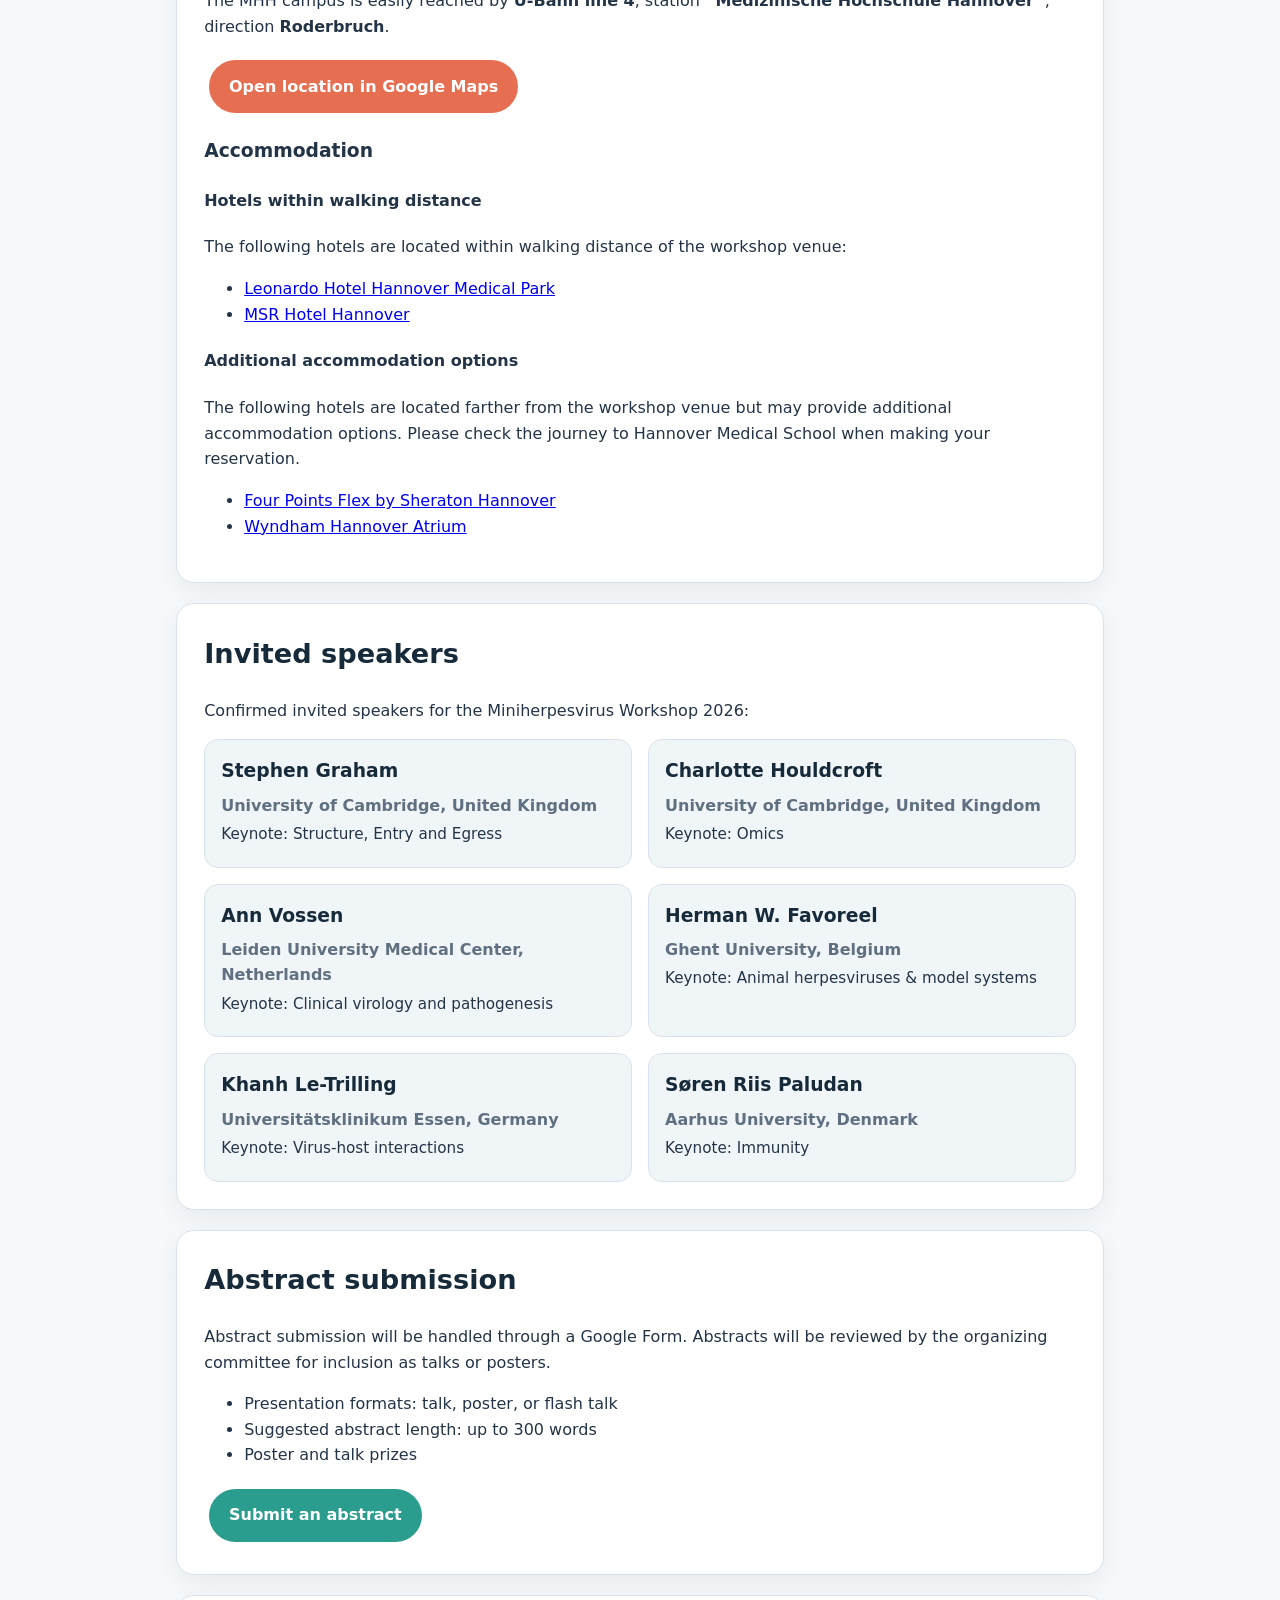
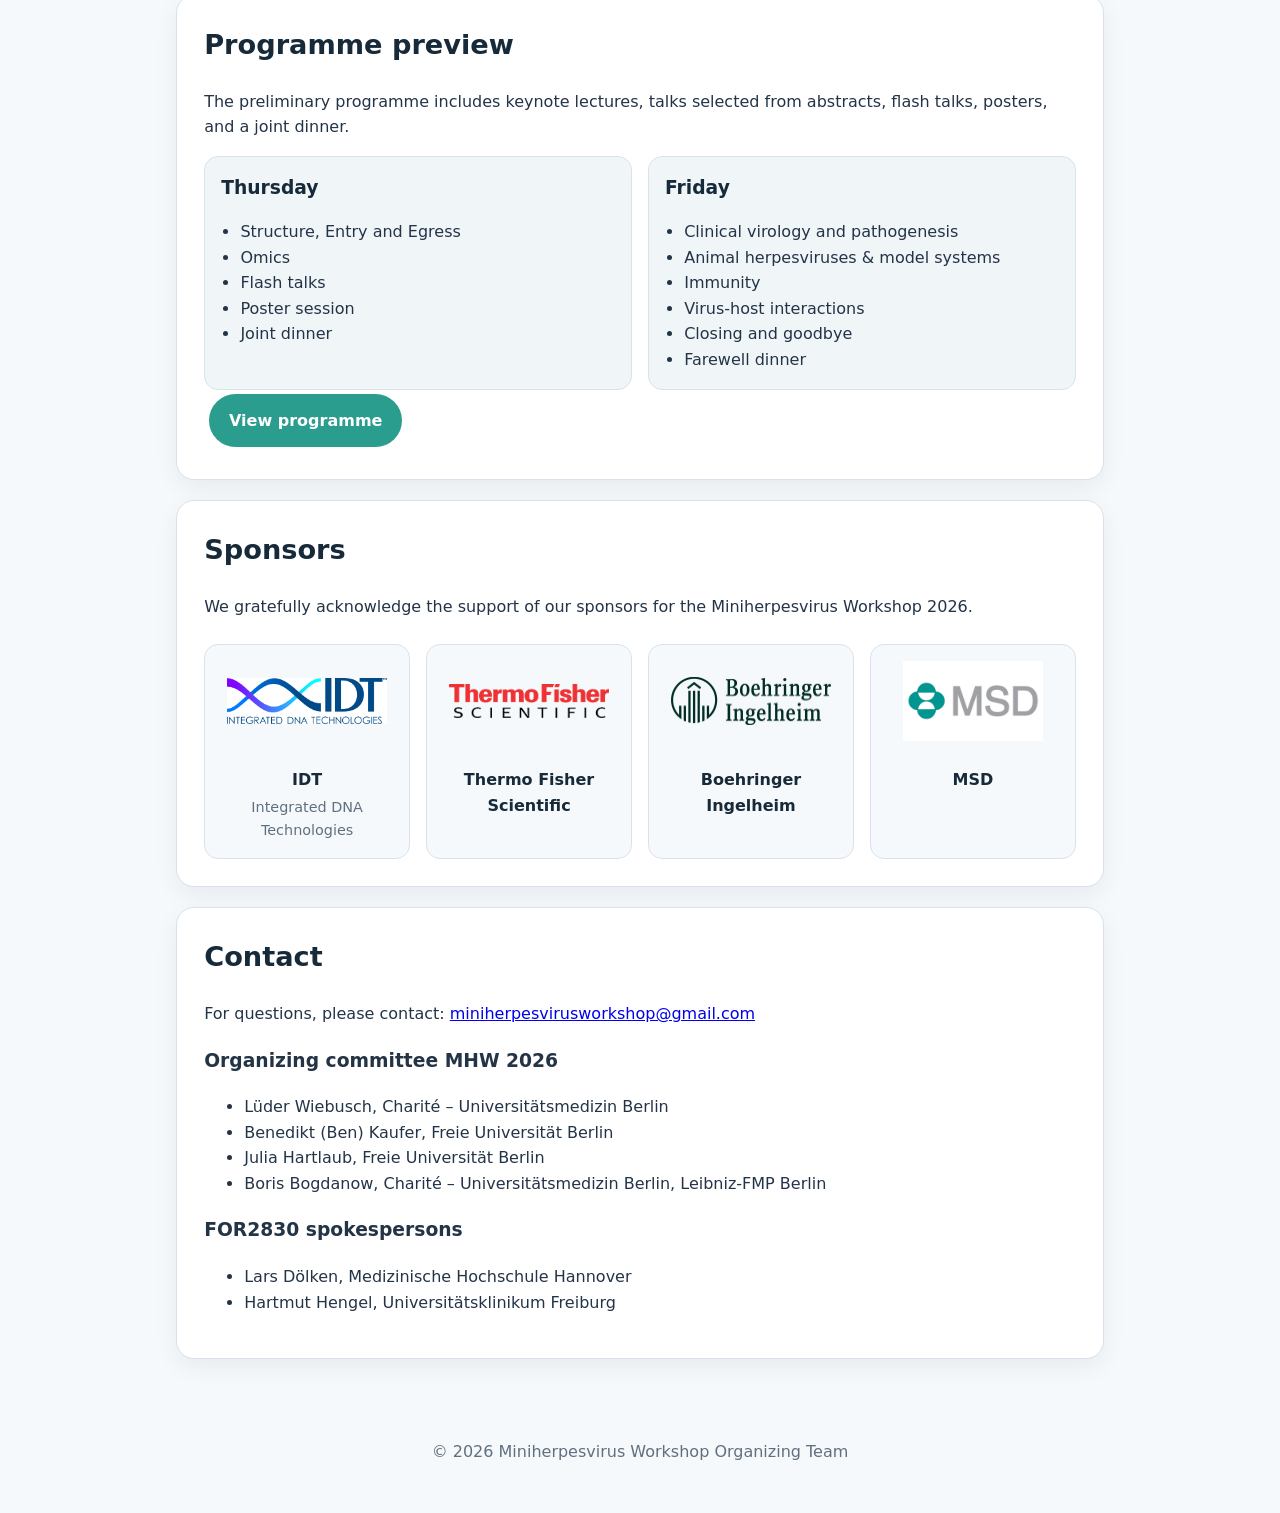
==== commit 852ef7c9: "Update index.html" ====
--- a/index.html
+++ b/index.html
@@ -232,7 +232,7 @@
             University of Cambridge, United Kingdom
           </p>
           <p class="speaker-session">
-            Keynote: Genomics
+            Keynote: Omics
           </p>
         </div>
 
@@ -252,7 +252,7 @@
             Ghent University, Belgium
           </p>
           <p class="speaker-session">
-            Keynote: Animal herpesviruses
+            Keynote: Animal herpesviruses & model systems
           </p>
         </div>
 
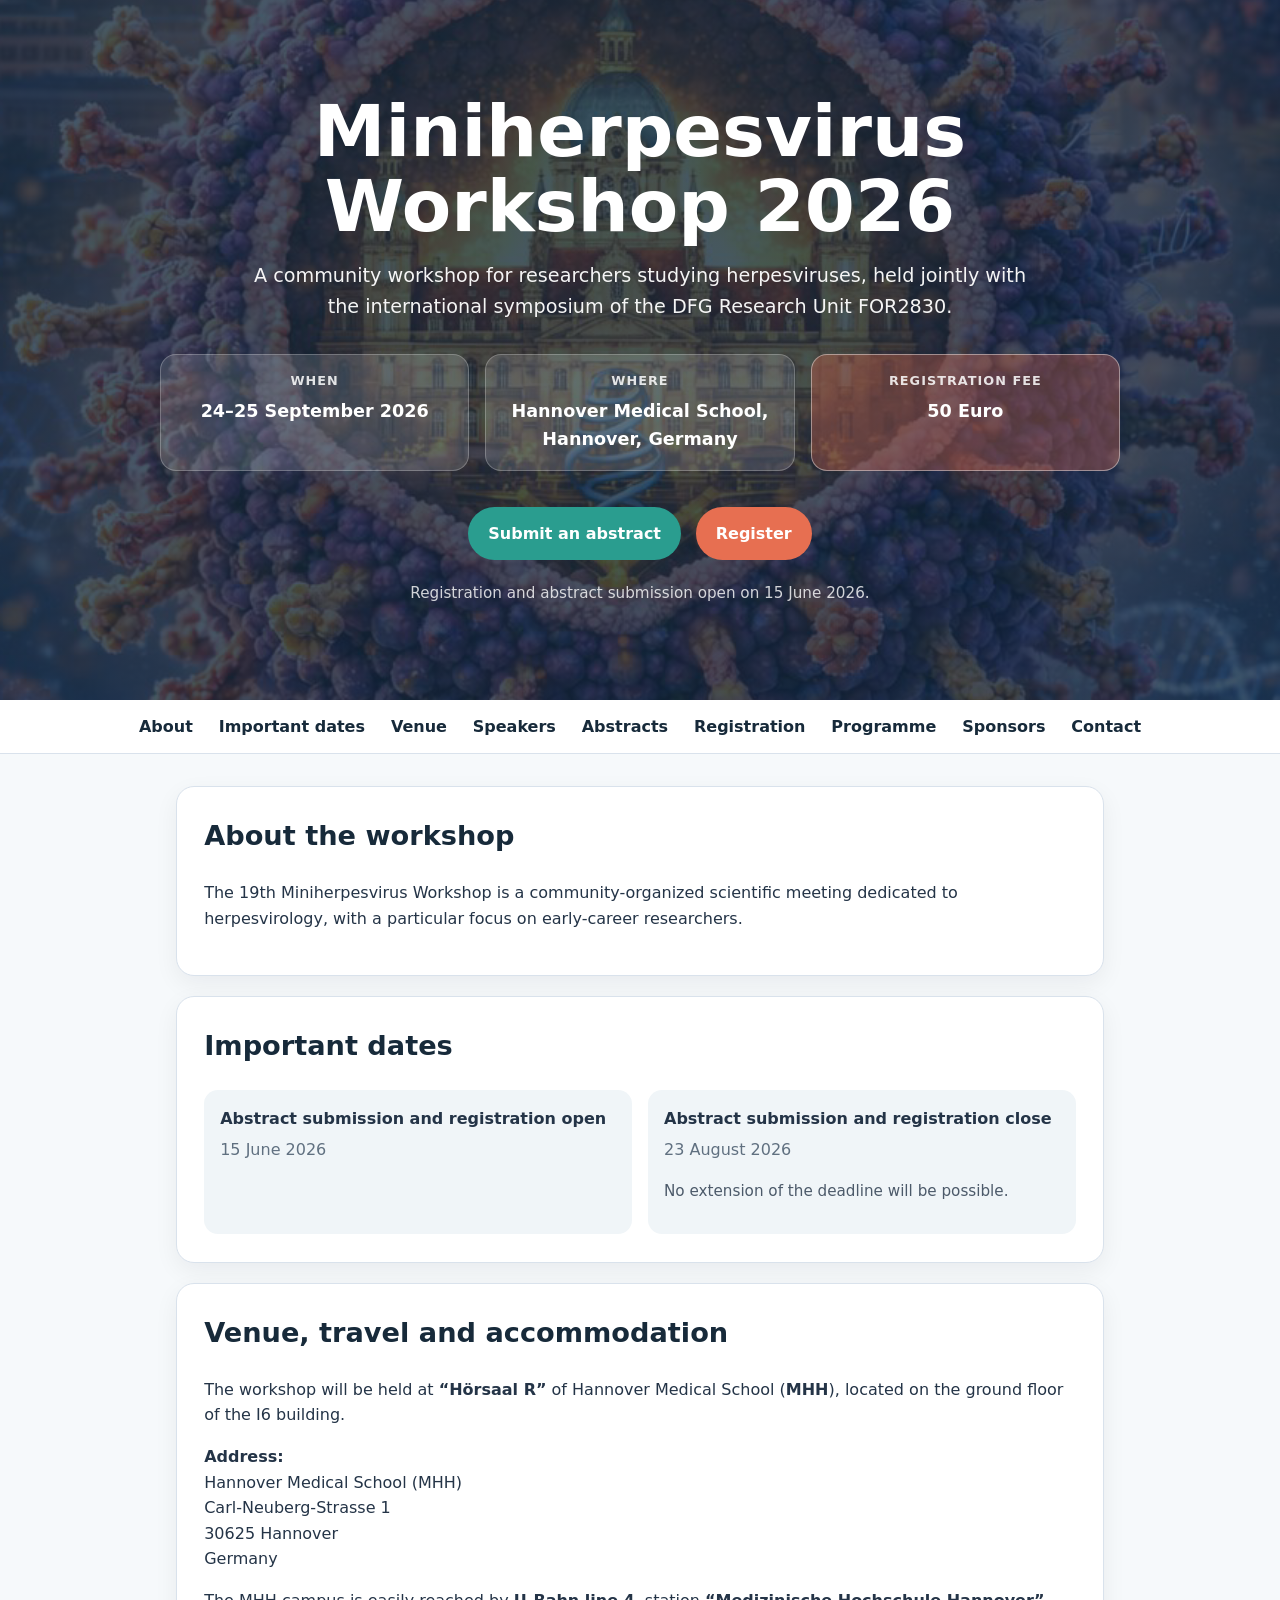
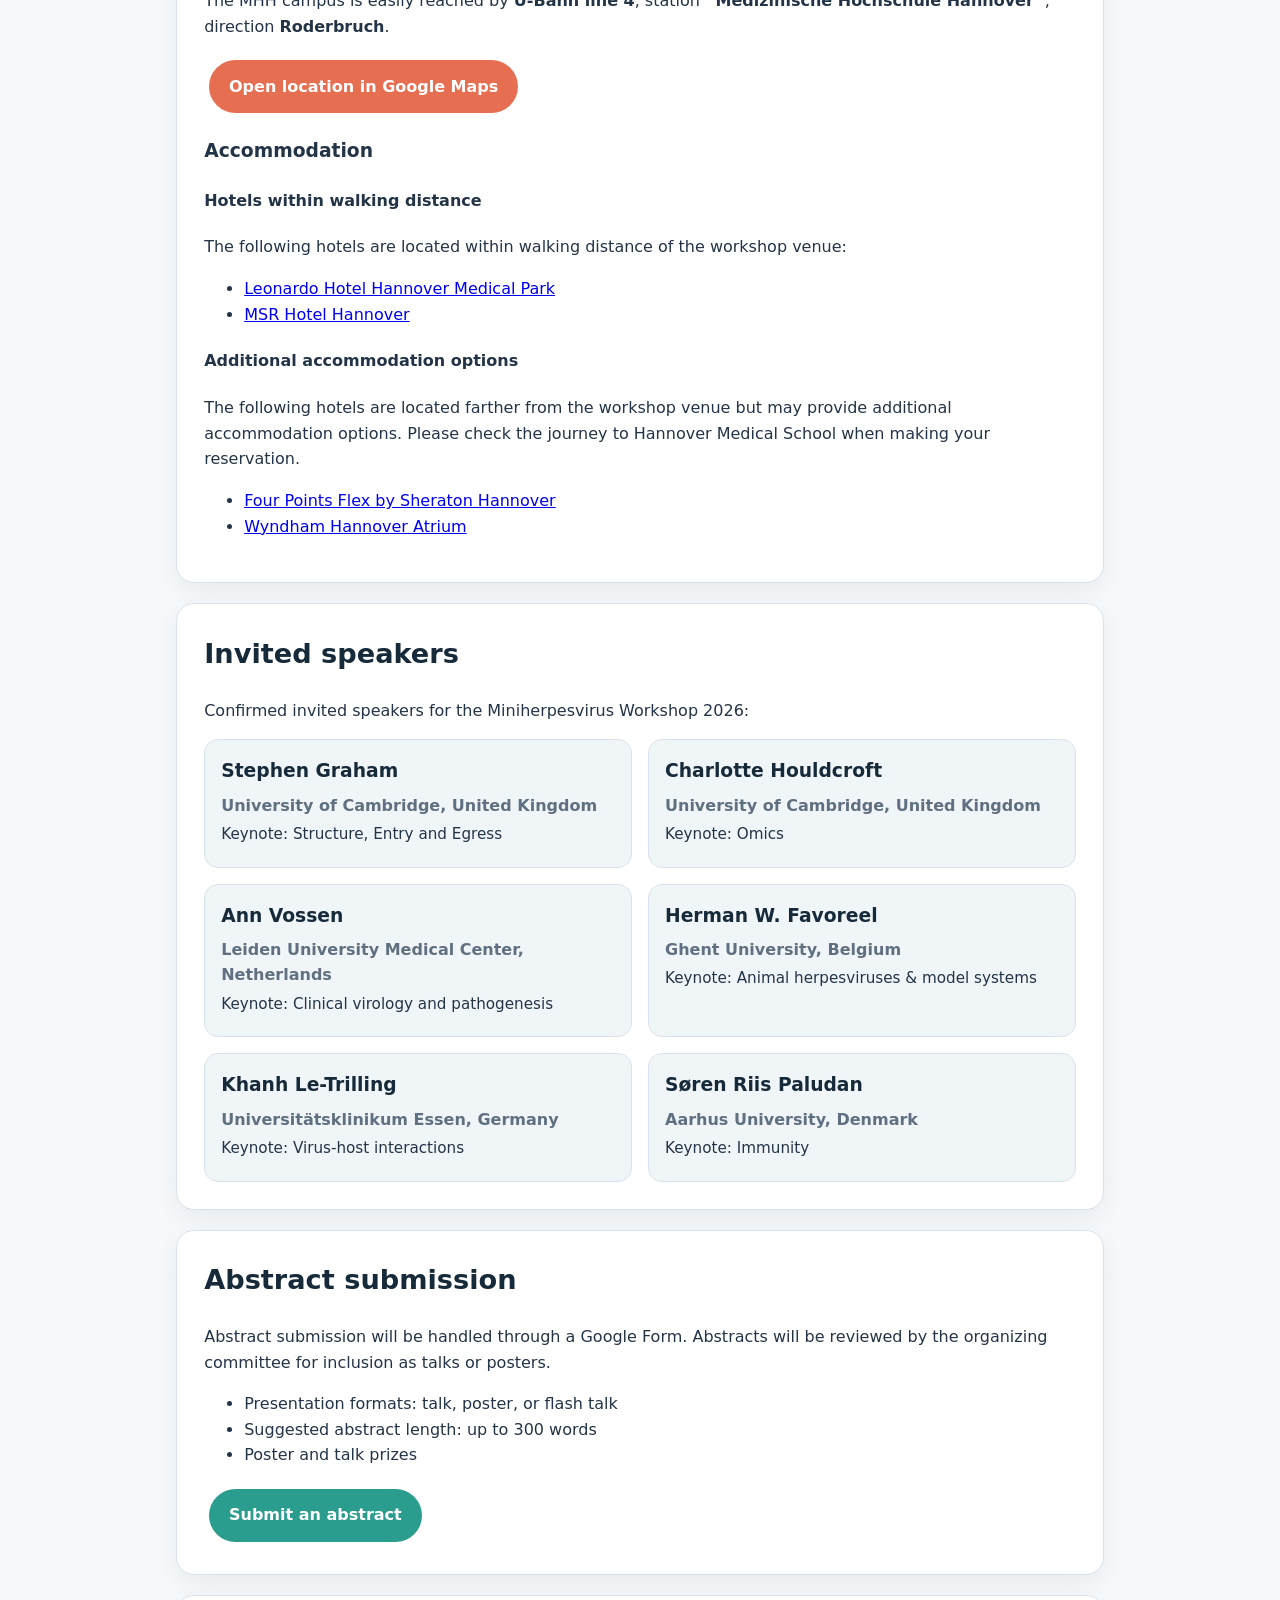
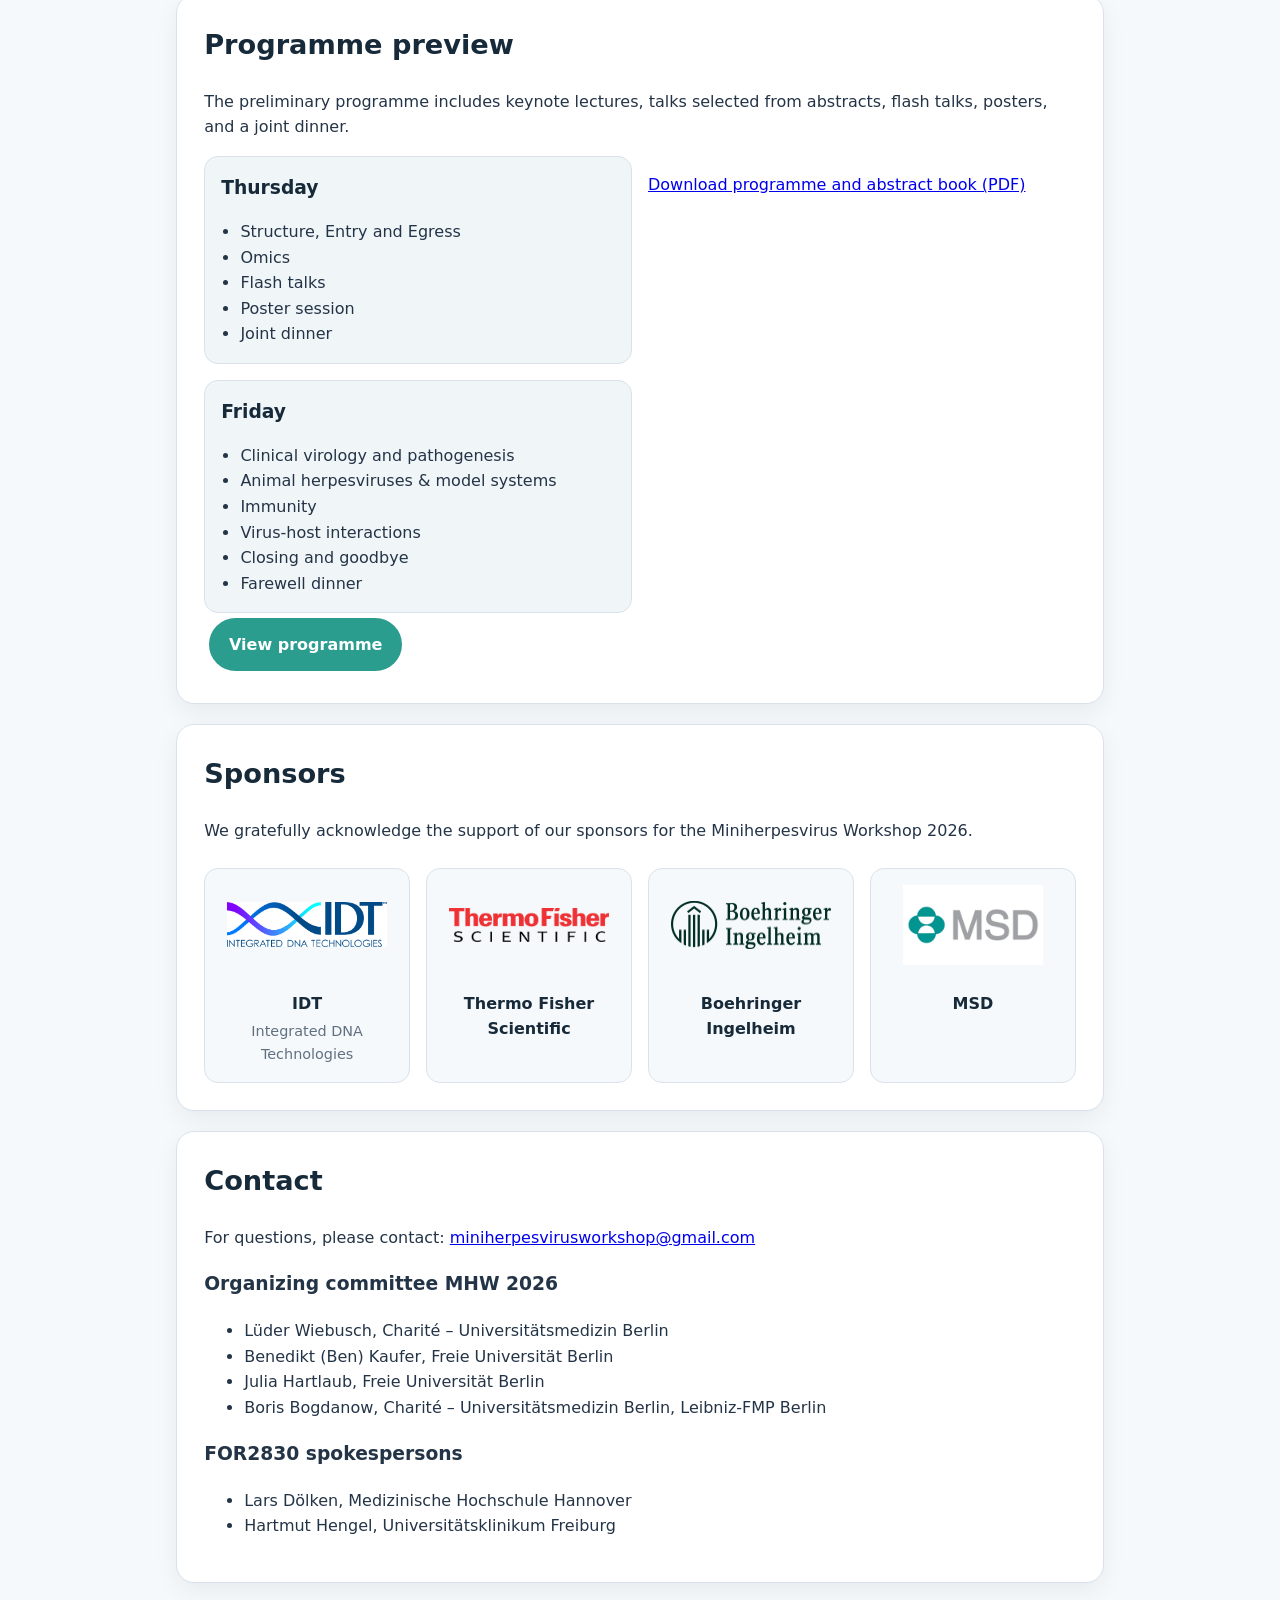
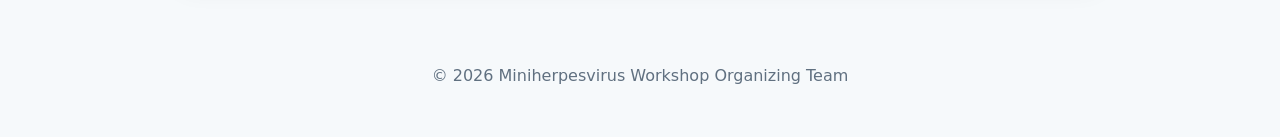
==== commit d0a9bcf6: "Added_pdf link.html" ====
--- a/index.html
+++ b/index.html
@@ -318,7 +318,11 @@
             <li>Joint dinner</li>
           </ul>
         </div>
-
+<p>
+  <a href="MHW2026_Programme_and_Abstract_Book.pdf" download>
+    Download programme and abstract book (PDF)
+  </a>
+</p>
         <div class="programme-preview-box">
           <h3>Friday</h3>
 
